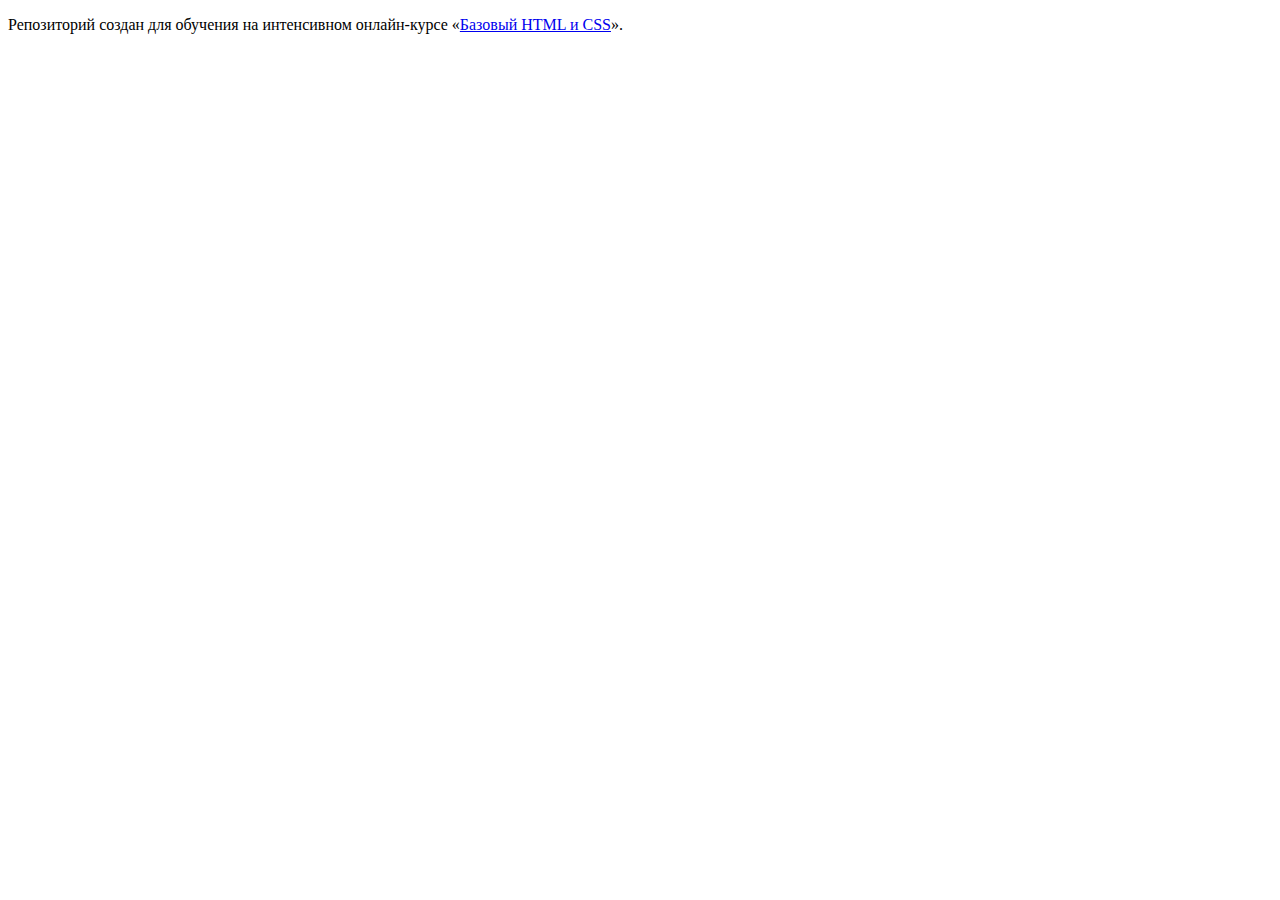
==== index.html @ 5b7dd3c2 "start" ====
<!DOCTYPE html>
<html lang="ru">
  <head>
    <meta charset="utf-8">
    <title>HTML Academy: Нёрдс</title>
  </head>
  <body>

    <p>Репозиторий создан для обучения на интенсивном онлайн‑курсе «<a href="https://htmlacademy.ru/intensive/htmlcss">Базовый HTML и CSS</a>».</p>

  </body>
</html>
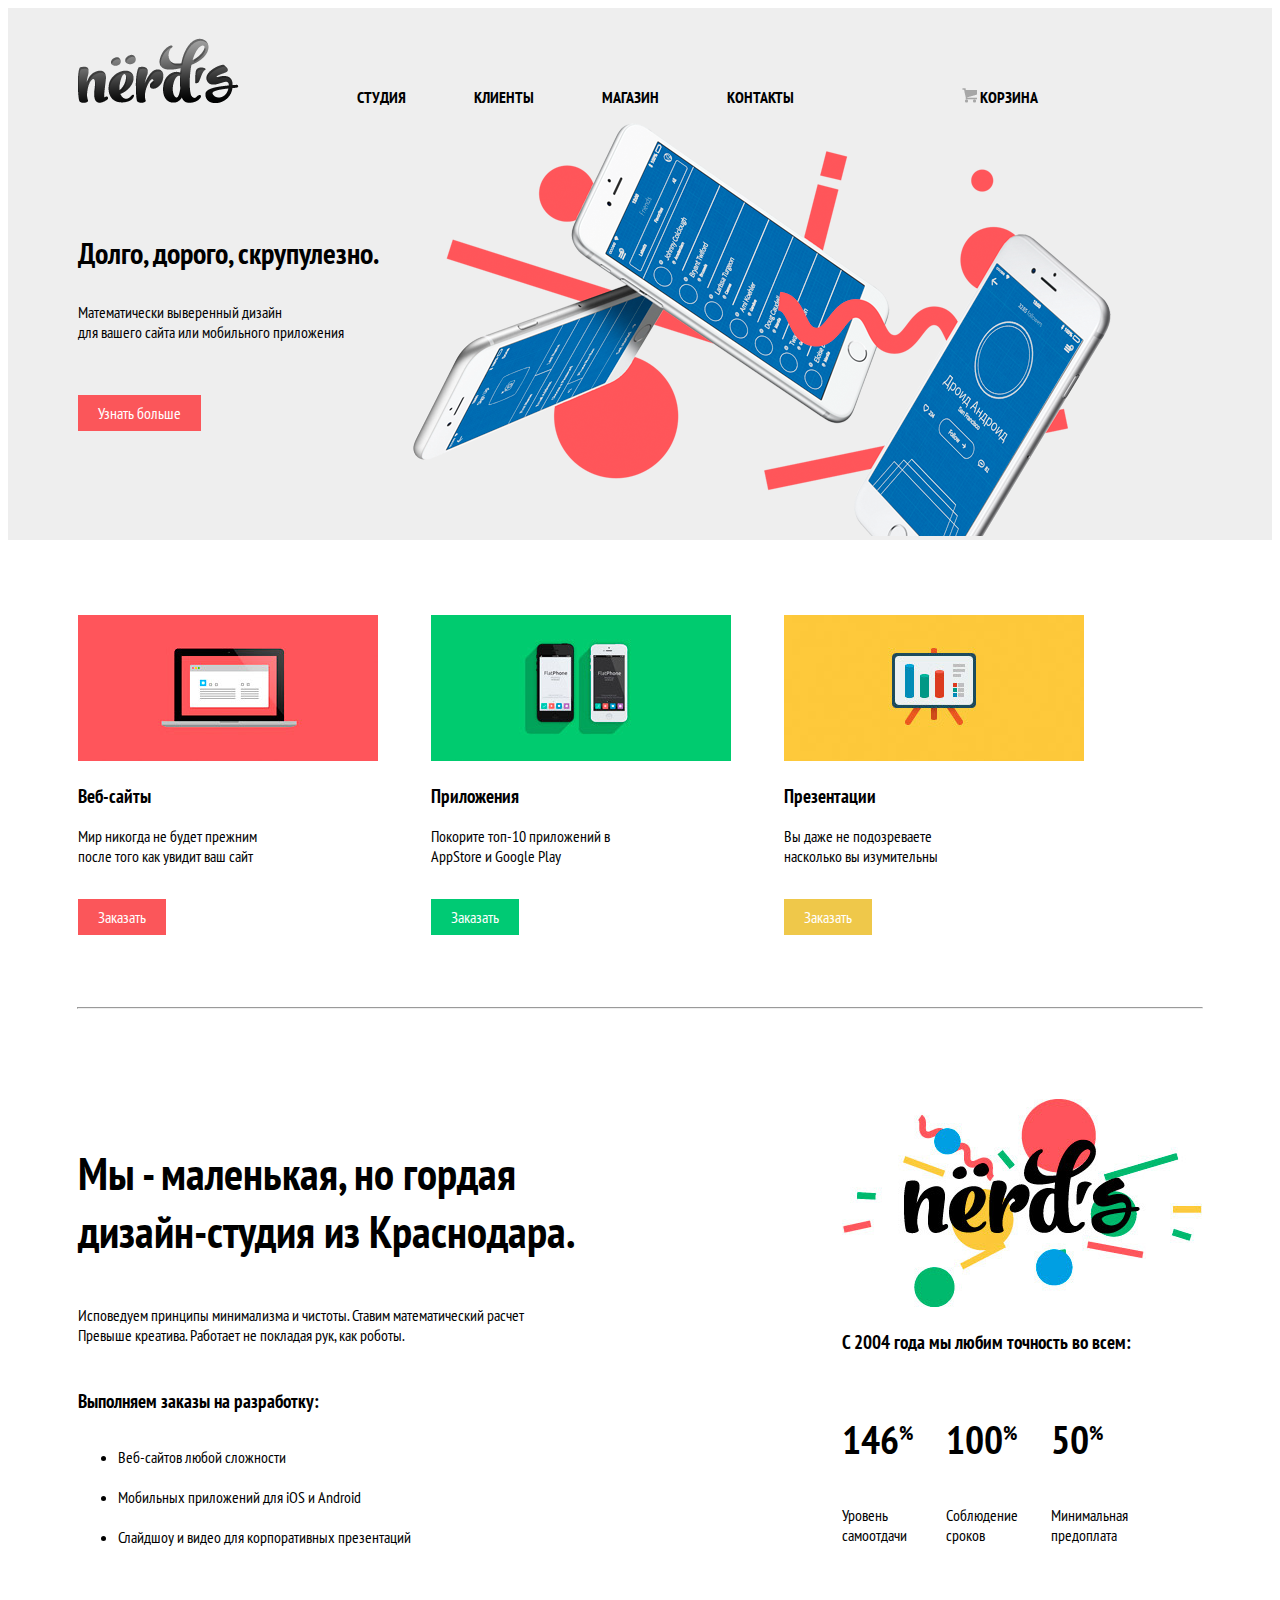
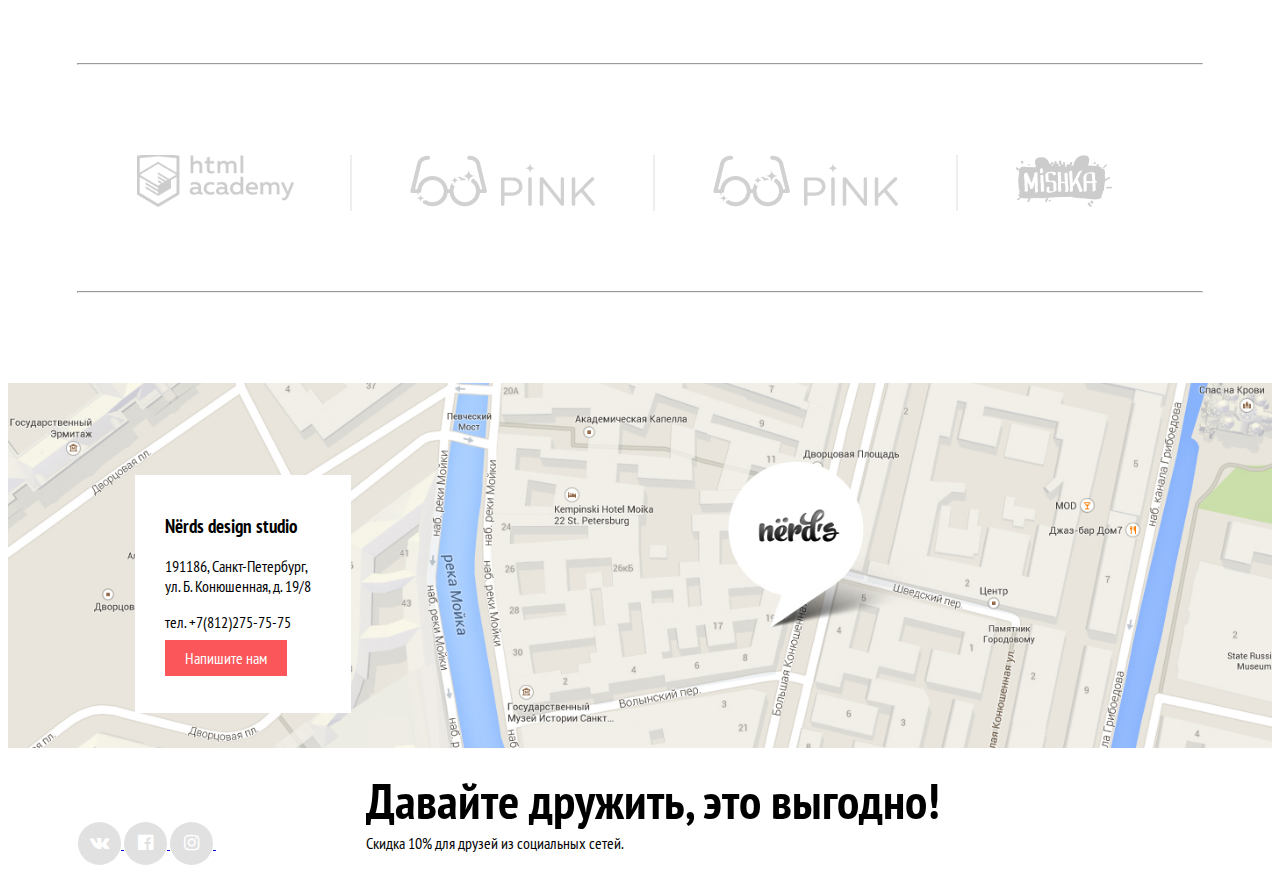
==== commit 01b58142: "second commit" ====
--- a/index.html
+++ b/index.html
@@ -1,12 +1,160 @@
 <!DOCTYPE html>
-<html lang="ru">
-  <head>
-    <meta charset="utf-8">
-    <title>HTML Academy: Нёрдс</title>
-  </head>
-  <body>
+<html lang="en">
+<head>
+	<meta charset="UTF-8">
+	<title>Nerds</title>
+	<link href="https://fonts.googleapis.com/css?family=PT+Sans+Narrow:400,700&amp;subset=cyrillic,cyrillic-ext,latin-ext" rel="stylesheet">
+	<link rel="stylesheet" href="css/font-awesome.min.css">
+	<link rel="stylesheet" href="css/font-awesome.css">
+	<link rel="stylesheet" href="css/index.css">
+</head>
+<body>
+	<header class="header">
+		<div class="container">
+			<div class="header__up">
+				<div class="logo">
+					<img src="img/logo.png" alt="">
+				</div>
+				<div class="header__up menu">
+					<ul class="menu__list">
+						<li class="menu__li"><a class="menu__link" href="">Студия</a></li>
+						<li class="menu__li"><a class="menu__link" href="">Клиенты</a></li>					   
+						<li class="menu__li"><a class="menu__link" href="catalog.html">Магазин</a></li>
+						<li class="menu__li"><a class="menu__link" href="">Контакты</a></li>
+					</ul>		
+				</div>
+				<div class="basket">
+				<a href=""><img src="img/basket.png" alt=""><span>Корзина</span></a>
+				</div>	
+			</div>
+			<div class="discript">
+				<p class="discript-p-main">Долго, дорого, скрупулезно.</p>
+				<p class="discript-p-second">Математически выверенный дизайн<br>  для вашего сайта или мобильного приложения</p>
+				<a href="" class="first-button">Узнать больше</a>
+			</div>
+			<div class="slider">
+				<img src="img/slider1.png" alt="">
+			</div>
+		</div>
+	</header>
+	<section id="advantages">
+		<div class="container">
+			<div class="row">
+				<div class="advantages__list col-md-4">
+					<img src="img/adv_1.jpg" alt="">
+					<h3 class="advantages__list-header">Веб-сайты</h3>
+					<p class="advantages__list-text">Мир никогда не будет прежним <br>
+					после того как увидит ваш сайт</p>
+					<a href="" class="advantages__order first-button">Заказать</a>
+				</div>
+				<div class="advantages__list col-md-4">
+					<img src="img/adv_2.jpg" alt="">
+					<h3 class="advantages__list-header">Приложения</h3>
+					<p class="advantages__list-text">Покорите топ-10 приложений в<br>					
+					AppStore и Google Play</p>
+					<a href="" class="advantages__order second-button">Заказать<a>
+				</div>
+				<div class="advantages__list col-md-4">
+					<img src="img/adv_3.jpg" alt="">
+					<h3 class="advantages__list-header">Презентации</h3>
+					<p class="advantages__list-text">Вы даже не подозреваете<br>
+					насколько вы изумительны</p>
+					<a href="" class="advantages__order third-button">Заказать</a>	
+				</div>
+			</div>
+		</div>
+	</section>
+	<hr>
+	<section id="news">
+		<div class="container">
+			<div class="news__info">
+				<div class="news-first">
+					<p class="news__about">Мы - маленькая, но гордая<br> 
+					дизайн-студия из Краснодара.</p>
+					<p>Исповедуем принципы минимализма и чистоты. Ставим математический расчет<br>
+					Превыше креатива. Работает не покладая рук, как роботы.</p>
+					<h3 class="news-h3">Выполняем заказы на разработку:</h3>
+					<ul>
+						<li class="news-li">Веб-сайтов любой сложности</li>
+						<li class="news-li">Мобильных приложений для iOS и Android</li>
+						<li class="news-li">Слайдшоу и видео для корпоративных презентаций</li>
+					</ul>	
+				</div>
+				<div class="news-second">
+					<img src="img/logo-2.jpg" alt="">
+					<h3>С 2004 года мы любим точность во всем:</h3>
+					<div class="news-second-detail">
+						<p class="news-second-percent">146<span>%</span></p>
+						<p>Уровень <br> самоотдачи</p>
+					</div>
+					<div class="news-second-detail">
+						<p class="news-second-percent">100<span>%</span></p>
+						<p>Соблюдение <br> сроков</p>
+					</div>
+					<div class="news-second-detail">
+						<p class="news-second-percent">50<span>%</span></p>
+						<p>Минимальная <br> предоплата</p>
+					</div>
+				</div>
+				<div class="clearfix"></div>
+			</div>
+		</div>
+	</section>
+	<section>
+		<hr>
+		<div class="container">
+			<div class="partners__img">
+				<a href="">
+					<img src="img/partner_1.png" alt="">
+				</a>
+			</div>
+			<div class="partners__img">
+				<a href="">
+					<img src="img/partner_3.png" alt="">
+				</a>
+			</div>
+			<div class="partners__img">
+				<a href="">
+					<img src="img/partner_3.png" alt="">
+				</a>
+			</div>
+			<div class="partners__img last">
+				<a href="">
+					<img src="img/partner_4.png" alt="">
+				</a>
+			</div>
+		</div>
+		<hr>	
+	</section>
+	<section>
+		<div class="map">
+			<img src="img/map.jpg" alt="">
+			<div class="map__info-index">
+				<h3>Nёrds design studio</h3>
+				<p class="map__info-adress">191186, Санкт-Петербург,<br>  ул. Б. Конюшенная, д. 19/8</p>
+				<p class="map__info-telephone">тел. +7(812)275-75-75</p>
+				<a href="" class="first-button">Напишите нам</a>
+			</div>
+		</div>
+	</section>
+	<footer>
+	<div class="container">
+		<div class="row">
+		<div class="links">
+			<a href="https://vk.com">
+				<i class="fa fa-vk" aria-hidden="true"></i>
+			</a>
+			<a href="https://facebook.com">
+				<i class="fa fa-facebook-official" aria-hidden="true"></i>
+			</a>
+			<a href="https://instagram.com">
+				<i class="fa fa-instagram" aria-hidden="true"></i>
+			</a>
+				<p class="networks"><b>Давайте дружить, это выгодно!</b><br>Скидка 10% для друзей из социальных сетей.</p>
+		</div>
+		</div>
+	</div>
+	</footer>
+</body>
+</html>
 
-    <p>Репозиторий создан для обучения на интенсивном онлайн‑курсе «<a href="https://htmlacademy.ru/intensive/htmlcss">Базовый HTML и CSS</a>».</p>
-
-  </body>
-</html>
--- a/css/index.css
+++ b/css/index.css
@@ -0,0 +1,256 @@
+body {
+	font-family: 'PT Sans Narrow', sans-serif;
+	background-image: url(../img/index.jpg);
+	background-repeat: no-repeat;
+	background-color: white; 
+}
+.container {
+	margin-left: 70px;
+    margin-right: 70px;
+}
+.logo {
+	display: inline-block;
+	margin-right: 75px;
+    margin-top: 30px;
+}
+.menu {
+	display: inline-block;
+	margin-right: 100px;
+}
+.basket {
+	display: inline-block;
+}
+.basket span {
+	margin-right: 20px;
+}
+.header {
+	background-color: #eeeeee;
+}
+.menu__li {
+    display: inline-block;
+    margin-right: 15px;
+}
+.menu__link {
+	color: black;
+    text-transform: uppercase;
+    text-decoration: none;
+    font-weight: bold;
+    margin-right: 50px;
+}
+.header__bottom-h1 {
+    text-align: center;
+    padding-top: 40px;
+    padding-bottom: 75px;
+    letter-spacing: 1px;
+    font-size: 55px;
+}
+.basket a {
+	text-decoration: none;
+	color: black;
+	text-transform: uppercase;
+	font-weight: bold;
+}
+.content__form {
+	display: inline-block;
+	vertical-align: top;
+}
+.content__example {
+	display: inline-block;
+	width: 850px;
+	margin-left: 125px;
+	margin-bottom: 50px;
+}
+.content__example img {
+    width: 325px;
+    height: 450px;
+    margin-right: 20px;
+    margin-bottom: 20px;
+}
+.content__li {
+    display: inline-block;
+}
+.content__li a {
+	text-decoration: none;
+	color: black;
+	text-transform: uppercase;
+	margin-right: 20px;
+}
+button {
+    background-color: #eeeeee;
+    border: none;
+    width: 133px;
+    height: 35px;
+}
+.content__example .numbers {
+	width: 35px;
+	height: 35px;
+    background-color: #eeeeee;
+    border: none;
+    color: black;
+    font-weight: bold;
+    padding: 3px 5px 3px 5px;
+    text-decoration: none;
+}
+.numbers:hover {
+    background-color: white;
+}
+.content__example .next {
+    width: 35px;
+    height: 35px;
+    background-color: #eeeeee;
+    border: none;
+    color: black;
+    font-weight: bold;
+    padding: 3px 5px 3px 5px;
+    text-decoration: none;    
+}
+
+.content__form input {
+	margin-bottom: 15px;
+}
+.map img {
+	width: 100%;
+}
+.fa {
+    width: 43px;
+    height: 43px;
+    background-color: #e1e1e1;
+    color: white;
+    font-size: 18px;
+    line-height: 43px;
+    text-align: center;
+    border-radius: 43px;
+    display: inline-block;
+}
+.networks {
+	display: inline-block;
+	margin-left: 150px;
+}
+.networks b {
+	font-size: 50px;
+}
+.map__info {
+    background-color: white;
+    position: absolute;
+    top: 2020px;
+    left: 135px;
+    padding: 20px 40px 45px 30px;
+    margin-top: 35px;
+}
+.first-button {
+    background-color: #fb565a;
+    color: white;
+    padding: 8px 20px;
+    text-decoration: none;
+    margin-right: 10px;
+}
+
+/*index.html*/
+.discript {
+    display: inline-block;
+    vertical-align: top;
+}
+.slider {
+    display: inline-block;
+    width: 700px;
+}
+.discript-p-main {
+    font-weight: bold;
+    font-size: 30px;
+    padding-top: 80px;
+}
+.discript-p-second {
+    padding-bottom: 45px;
+
+}
+.advantages__list {
+    display: inline-block;
+}
+.second-button {
+    background-color: #00ca74;
+    color: white;
+    padding: 8px 20px;
+    text-decoration: none;
+    margin-right: 10px;
+}
+.third-button {
+    background-color:#efc84a;
+    color: white;
+    padding: 8px 20px;
+    text-decoration: none;
+    margin-right: 10px;
+}
+
+.advantages__list {
+    padding-top: 75px;
+    padding-right: 50px;
+}
+.advantages__list-text {
+    padding-bottom: 25px;
+}
+hr {
+    width: 89%;
+    background-color: #eeeeee;
+    margin-top: 80px;
+    margin-bottom: 90px;
+}
+.news__about {
+    font-weight: bold;
+    font-size: 45px;
+}
+.news-h3 {
+    padding-top: 25px;
+    padding-bottom: 15px;
+}
+.news-li {
+    padding-bottom: 20px;
+    text-decoration: none;
+}
+li:before {
+    border: 2px solid #fb565a;
+
+}
+.news-first {
+    float: left;
+}
+.news-second {
+    float: right;
+}
+.news-second-detail {
+    display: inline-block;
+    margin-right: 30px;
+}
+.news-second-percent {
+    font-weight: bold;
+    font-size: 40px;
+}
+.news-second-percent span {
+    vertical-align: super;
+    font-size: 20px;
+}
+.clearfix {
+    clear: both;
+}
+.map__info-index {
+    background-color: white;
+    position: absolute;
+    top: 2040px;
+    left: 135px;
+    padding: 20px 40px 45px 30px;
+    margin-top: 35px;
+}
+.partners__img {
+    display: inline-block;
+    border: 2px solid #eeeeee;
+    border-left: none;
+    border-top: none;
+    border-bottom: none;
+    padding-right: 55px;
+    padding-left: 55px;
+}
+.partners__img img {
+    height: 52px;
+}
+.last {
+    border: none;
+}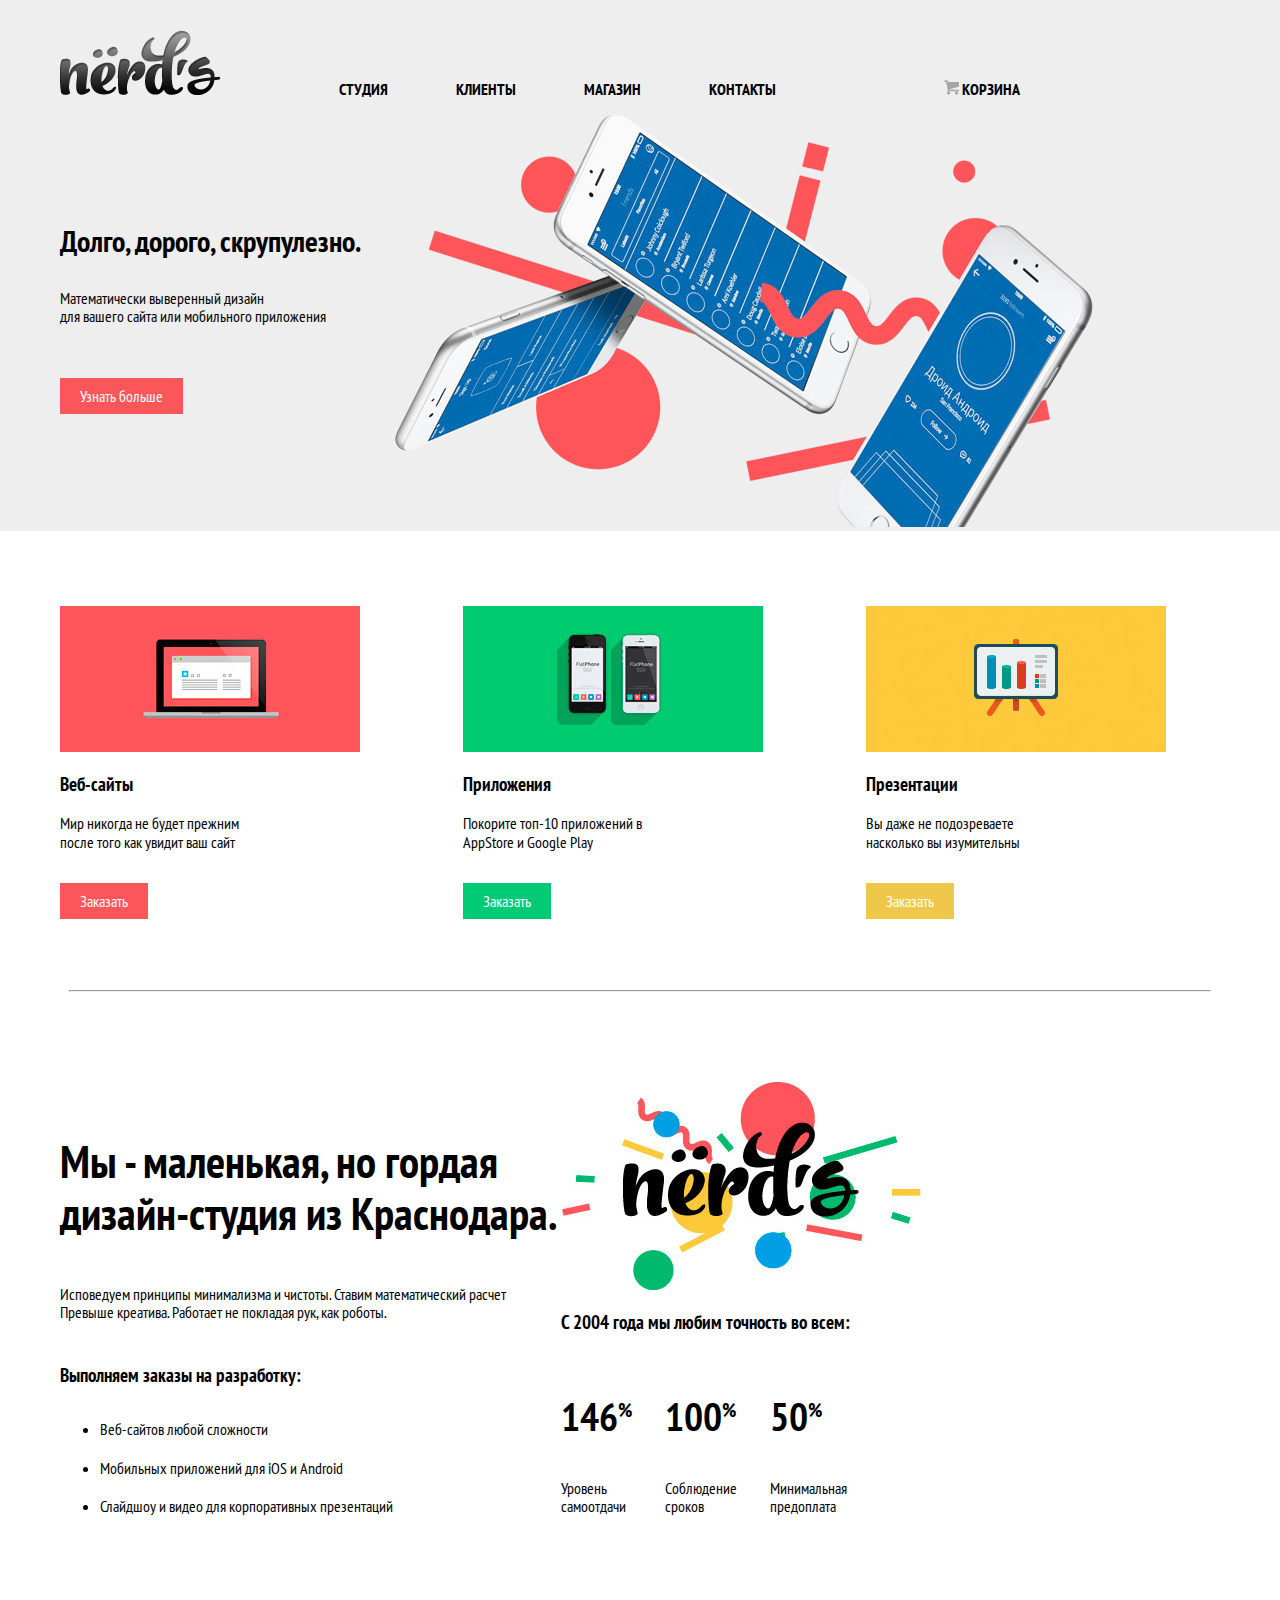
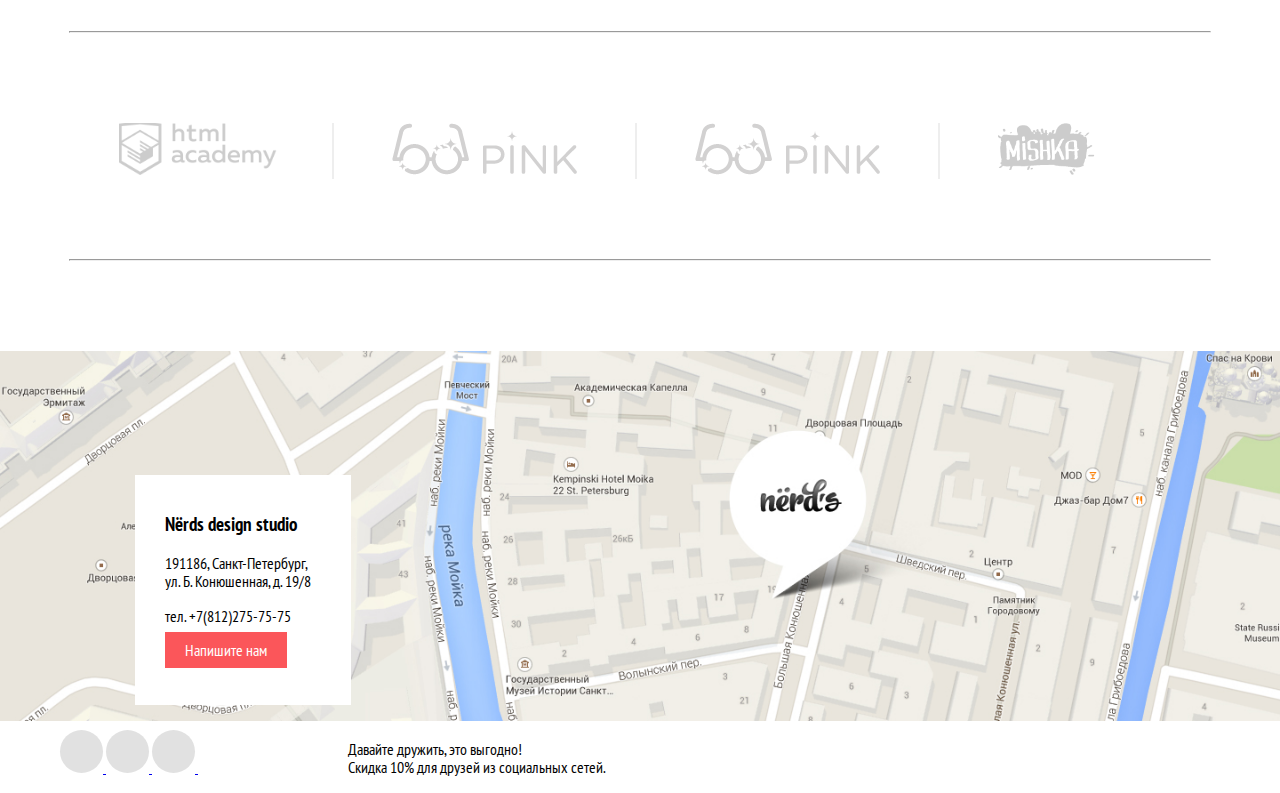
==== commit 97c101b1: "fourth commit" ====
--- a/index.html
+++ b/index.html
@@ -4,8 +4,7 @@
 	<meta charset="UTF-8">
 	<title>Nerds</title>
 	<link href="https://fonts.googleapis.com/css?family=PT+Sans+Narrow:400,700&amp;subset=cyrillic,cyrillic-ext,latin-ext" rel="stylesheet">
-	<link rel="stylesheet" href="css/font-awesome.min.css">
-	<link rel="stylesheet" href="css/font-awesome.css">
+	<link rel="stylesheet" href="css/normalize.css">
 	<link rel="stylesheet" href="css/index.css">
 </head>
 <body>
@@ -17,10 +16,10 @@
 				</div>
 				<div class="header__up menu">
 					<ul class="menu__list">
-						<li class="menu__li"><a class="menu__link" href="">Студия</a></li>
-						<li class="menu__li"><a class="menu__link" href="">Клиенты</a></li>					   
-						<li class="menu__li"><a class="menu__link" href="catalog.html">Магазин</a></li>
-						<li class="menu__li"><a class="menu__link" href="">Контакты</a></li>
+						<li class="menu__item"><a class="menu__link" href="">Студия</a></li>
+						<li class="menu__item"><a class="menu__link" href="">Клиенты</a></li>					   
+						<li class="menu__item"><a class="menu__link" href="catalog.html">Магазин</a></li>
+						<li class="menu__item"><a class="menu__link" href="">Контакты</a></li>
 					</ul>		
 				</div>
 				<div class="basket">
@@ -28,8 +27,8 @@
 				</div>	
 			</div>
 			<div class="discript">
-				<p class="discript-p-main">Долго, дорого, скрупулезно.</p>
-				<p class="discript-p-second">Математически выверенный дизайн<br>  для вашего сайта или мобильного приложения</p>
+				<p class="discript__main">Долго, дорого, скрупулезно.</p>
+				<p class="discript__add">Математически выверенный дизайн<br>  для вашего сайта или мобильного приложения</p>
 				<a href="" class="first-button">Узнать больше</a>
 			</div>
 			<div class="slider">
@@ -37,24 +36,24 @@
 			</div>
 		</div>
 	</header>
-	<section id="advantages">
+	<section id="advantages" class="advantages">
 		<div class="container">
-			<div class="row">
-				<div class="advantages__list col-md-4">
+			<div class="row advantages__list">
+				<div class="advantages__list-first">
 					<img src="img/adv_1.jpg" alt="">
 					<h3 class="advantages__list-header">Веб-сайты</h3>
 					<p class="advantages__list-text">Мир никогда не будет прежним <br>
 					после того как увидит ваш сайт</p>
 					<a href="" class="advantages__order first-button">Заказать</a>
 				</div>
-				<div class="advantages__list col-md-4">
+				<div class="advantages__list-second">
 					<img src="img/adv_2.jpg" alt="">
 					<h3 class="advantages__list-header">Приложения</h3>
 					<p class="advantages__list-text">Покорите топ-10 приложений в<br>					
 					AppStore и Google Play</p>
 					<a href="" class="advantages__order second-button">Заказать<a>
 				</div>
-				<div class="advantages__list col-md-4">
+				<div class="advantages__list-third">
 					<img src="img/adv_3.jpg" alt="">
 					<h3 class="advantages__list-header">Презентации</h3>
 					<p class="advantages__list-text">Вы даже не подозреваете<br>
@@ -64,35 +63,35 @@
 			</div>
 		</div>
 	</section>
-	<hr>
-	<section id="news">
+	<hr class="line">
+	<section id="studio" class="studio">
 		<div class="container">
-			<div class="news__info">
-				<div class="news-first">
-					<p class="news__about">Мы - маленькая, но гордая<br> 
+			<div class="studio__info">
+				<div class="studio__left">
+					<p class="studio__about">Мы - маленькая, но гордая<br> 
 					дизайн-студия из Краснодара.</p>
 					<p>Исповедуем принципы минимализма и чистоты. Ставим математический расчет<br>
 					Превыше креатива. Работает не покладая рук, как роботы.</p>
-					<h3 class="news-h3">Выполняем заказы на разработку:</h3>
+					<h3 class="studio-h3">Выполняем заказы на разработку:</h3>
 					<ul>
-						<li class="news-li">Веб-сайтов любой сложности</li>
-						<li class="news-li">Мобильных приложений для iOS и Android</li>
-						<li class="news-li">Слайдшоу и видео для корпоративных презентаций</li>
+						<li class="studio-li">Веб-сайтов любой сложности</li>
+						<li class="studio-li">Мобильных приложений для iOS и Android</li>
+						<li class="studio-li">Слайдшоу и видео для корпоративных презентаций</li>
 					</ul>	
 				</div>
-				<div class="news-second">
+				<div class="studio__right">
 					<img src="img/logo-2.jpg" alt="">
 					<h3>С 2004 года мы любим точность во всем:</h3>
-					<div class="news-second-detail">
-						<p class="news-second-percent">146<span>%</span></p>
+					<div class="studio-second-detail">
+						<p class="studio-second-percent">146<span>%</span></p>
 						<p>Уровень <br> самоотдачи</p>
 					</div>
-					<div class="news-second-detail">
-						<p class="news-second-percent">100<span>%</span></p>
+					<div class="studio-second-detail">
+						<p class="studio-second-percent">100<span>%</span></p>
 						<p>Соблюдение <br> сроков</p>
 					</div>
-					<div class="news-second-detail">
-						<p class="news-second-percent">50<span>%</span></p>
+					<div class="studio-second-detail">
+						<p class="studio-second-percent">50<span>%</span></p>
 						<p>Минимальная <br> предоплата</p>
 					</div>
 				</div>
@@ -101,7 +100,7 @@
 		</div>
 	</section>
 	<section>
-		<hr>
+		<hr class="line">
 		<div class="container">
 			<div class="partners__img">
 				<a href="">
@@ -124,7 +123,7 @@
 				</a>
 			</div>
 		</div>
-		<hr>	
+		<hr class="line">	
 	</section>
 	<section>
 		<div class="map">
@@ -150,7 +149,7 @@
 			<a href="https://instagram.com">
 				<i class="fa fa-instagram" aria-hidden="true"></i>
 			</a>
-				<p class="networks"><b>Давайте дружить, это выгодно!</b><br>Скидка 10% для друзей из социальных сетей.</p>
+				<p class="networks"><span class="networks__friends">Давайте дружить, это выгодно!</span><br>Скидка 10% для друзей из социальных сетей.</p>
 		</div>
 		</div>
 	</div>
--- a/css/index.css
+++ b/css/index.css
@@ -1,12 +1,14 @@
 body {
 	font-family: 'PT Sans Narrow', sans-serif;
-	background-image: url(../img/index.jpg);
 	background-repeat: no-repeat;
 	background-color: white; 
 }
 .container {
-	margin-left: 70px;
-    margin-right: 70px;
+    margin-left: auto;
+    margin-right: auto;
+    width: 1160px;
+    padding-left: 20px;
+    padding-right: 20px;
 }
 .logo {
 	display: inline-block;
@@ -26,7 +28,10 @@
 .header {
 	background-color: #eeeeee;
 }
-.menu__li {
+.header__up {
+    display: inline-block;
+}
+.menu__item {
     display: inline-block;
     margin-right: 15px;
 }
@@ -74,6 +79,39 @@
 	color: black;
 	text-transform: uppercase;
 	margin-right: 20px;
+}
+.content__item {
+    display: inline-block;
+}
+.content__link {
+    text-transform: uppercase;
+    text-decoration: none;
+    font-weight: bold;
+    margin-right: 50px;
+    color: black;
+}
+.content__info {
+    background-color: #eeeeee;
+    text-align: center;
+    height: 230px;
+    width: 325px;
+    display: none;
+}
+.content__name {
+    text-transform: uppercase;
+    text-decoration: none;
+    color: black;
+    padding-top: 35px;
+    padding-bottom: 25px;
+}
+.content__description {
+    color: #666666;
+    padding-bottom: 15px;
+}
+.content__price {
+    background-color: #fb565a;
+    text-transform: uppercase;
+    color: white;
 }
 button {
     background-color: #eeeeee;
@@ -154,17 +192,21 @@
     display: inline-block;
     width: 700px;
 }
-.discript-p-main {
+.discript__main {
     font-weight: bold;
     font-size: 30px;
     padding-top: 80px;
 }
-.discript-p-second {
+.discript__add {
     padding-bottom: 45px;
 
 }
-.advantages__list {
-    display: inline-block;
+.advantages__list-first, .advantages__list-second, .advantages__list-third {
+    display: inline-block;
+    margin-right: 100px;
+}
+.advantages__list-third {
+    margin-right: 0px;
 }
 .second-button {
     background-color: #00ca74;
@@ -188,21 +230,21 @@
 .advantages__list-text {
     padding-bottom: 25px;
 }
-hr {
+.line {
     width: 89%;
     background-color: #eeeeee;
     margin-top: 80px;
     margin-bottom: 90px;
 }
-.news__about {
+.studio__about {
     font-weight: bold;
     font-size: 45px;
 }
-.news-h3 {
+.studio-h3 {
     padding-top: 25px;
     padding-bottom: 15px;
 }
-.news-li {
+.studio-li {
     padding-bottom: 20px;
     text-decoration: none;
 }
@@ -210,21 +252,19 @@
     border: 2px solid #fb565a;
 
 }
-.news-first {
-    float: left;
-}
-.news-second {
-    float: right;
-}
-.news-second-detail {
+.studio__left, .studio__right {
+    display: inline-block;
+}
+
+.studio-second-detail {
     display: inline-block;
     margin-right: 30px;
 }
-.news-second-percent {
+.studio-second-percent {
     font-weight: bold;
     font-size: 40px;
 }
-.news-second-percent span {
+.studio-second-percent span {
     vertical-align: super;
     font-size: 20px;
 }
@@ -253,4 +293,7 @@
 }
 .last {
     border: none;
+}
+.networks__friens {
+    font-weight: bold;
 }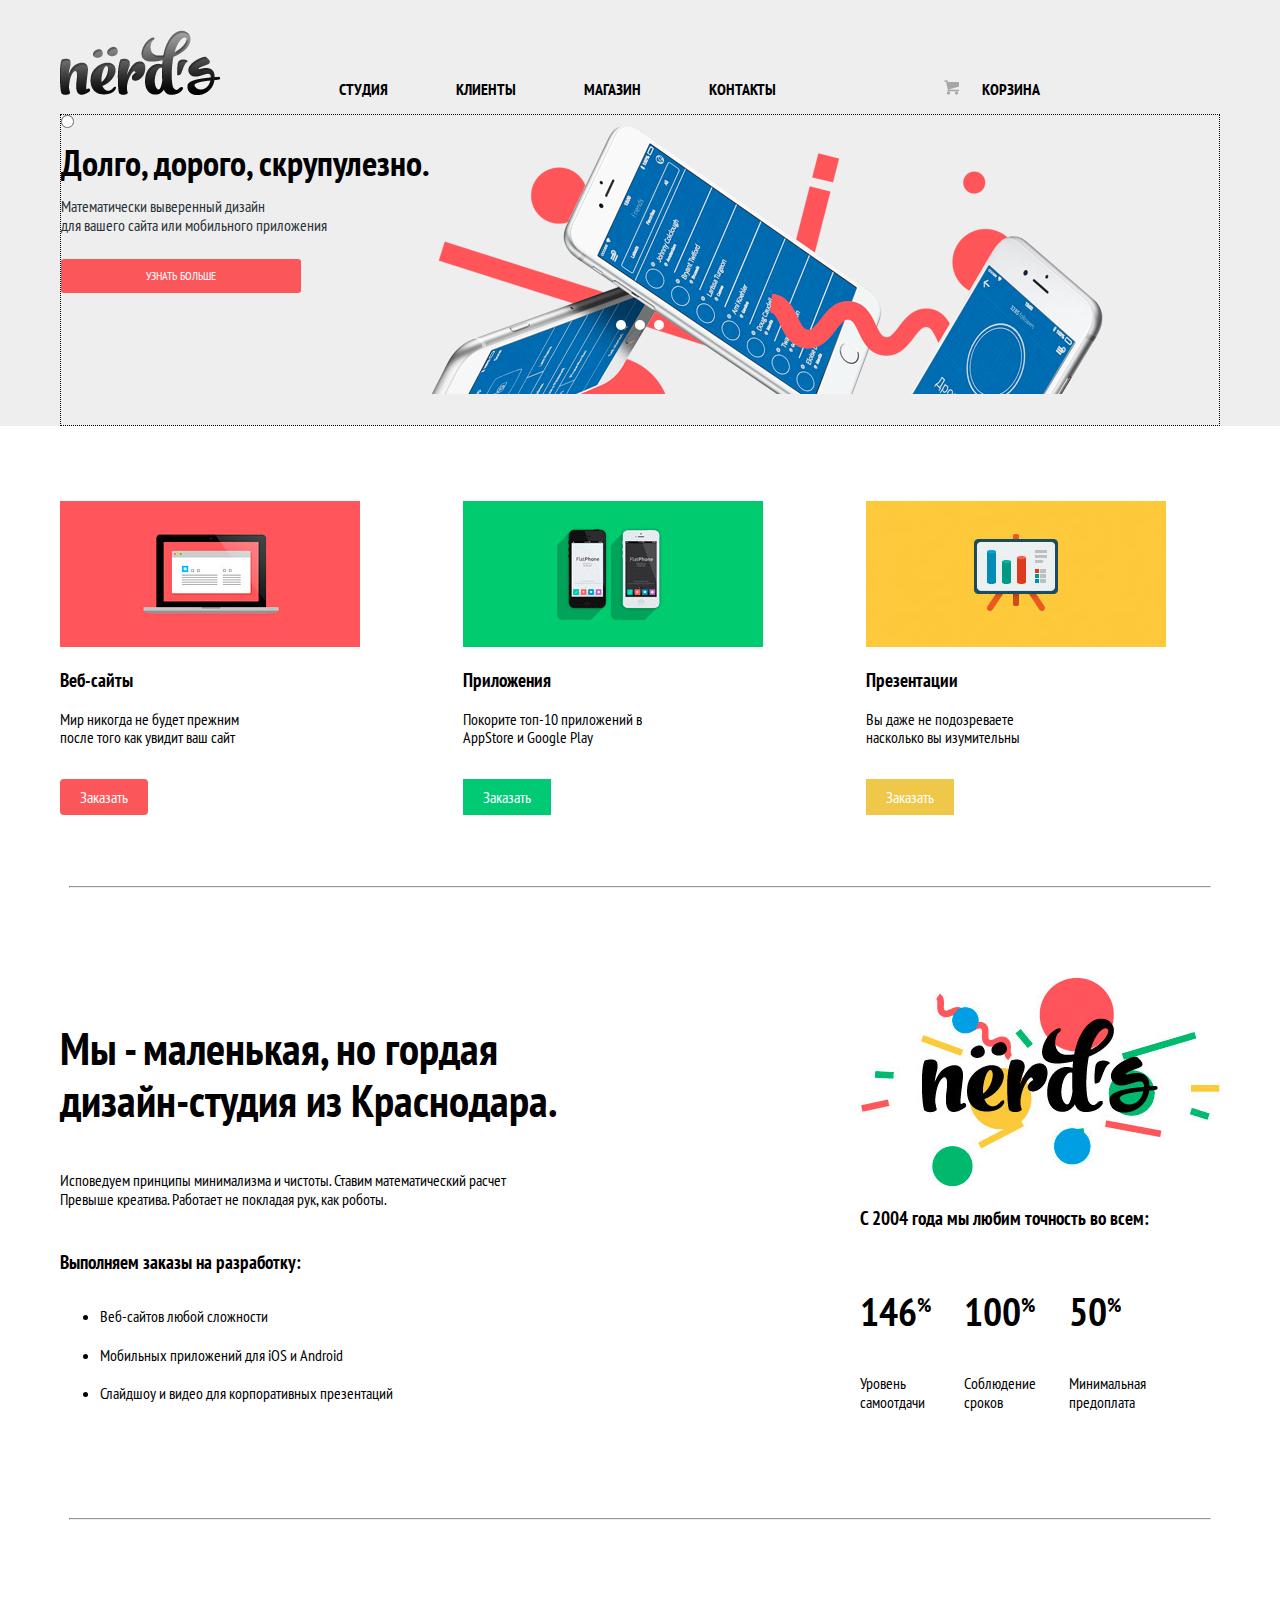
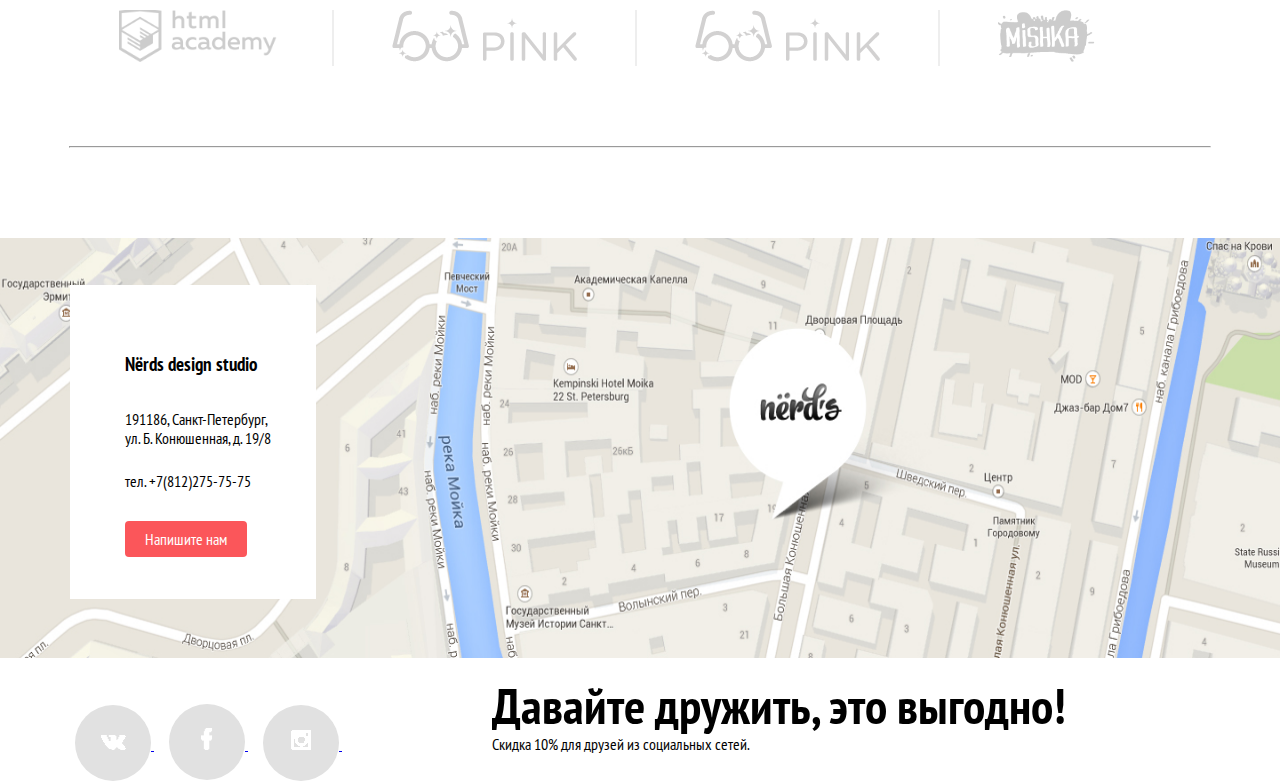
==== commit 981454c6: "fifth commit" ====
--- a/index.html
+++ b/index.html
@@ -12,10 +12,12 @@
 		<div class="container">
 			<div class="header__up">
 				<div class="logo">
+				<a href="index.html">
 					<img src="img/logo.png" alt="">
+				</a>
 				</div>
-				<div class="header__up menu">
-					<ul class="menu__list">
+				<div class="header__up ">
+					<ul class="menu">
 						<li class="menu__item"><a class="menu__link" href="">Студия</a></li>
 						<li class="menu__item"><a class="menu__link" href="">Клиенты</a></li>					   
 						<li class="menu__item"><a class="menu__link" href="catalog.html">Магазин</a></li>
@@ -23,16 +25,41 @@
 					</ul>		
 				</div>
 				<div class="basket">
-				<a href=""><img src="img/basket.png" alt=""><span>Корзина</span></a>
+				<a href=""><img src="img/basket.png" alt="" class="basket__img"><span>Корзина</span></a>
 				</div>	
 			</div>
-			<div class="discript">
-				<p class="discript__main">Долго, дорого, скрупулезно.</p>
-				<p class="discript__add">Математически выверенный дизайн<br>  для вашего сайта или мобильного приложения</p>
-				<a href="" class="first-button">Узнать больше</a>
-			</div>
 			<div class="slider">
-				<img src="img/slider1.png" alt="">
+			<input type="radio" id="btn-1" name="toggle">
+			<input type="radio" id="btn-2" name="toggle">
+			<input type="radio" id="btn-3" name="toggle">
+				<div class="slider-controls">
+				<label for="btn-1"></label>
+				<label for="btn-2"></label>
+				<label for="btn-3"></label>
+				</div>
+				<div class="slides">
+				<div class="slide">
+					<div class="slide-text">
+						<div class="slide-tittle">Долго, дорого, скрупулезно.</div>
+						<p>Математически выверенный дизайн<br>  для вашего сайта или мобильного приложения</p>
+					<a href="" class="slide-button">Узнать больше</a>
+					</div>
+				</div>
+				<div class="slide">
+						<div class="slide-text">
+							<div class="slide-tittle">Любим математику<br>как никто другой</div>
+							<p>Никакого креатива, только математические формулы<br> для расчета идеальных пропорций.</p>
+						<a href="" class="slide-button">Узнать больше</a>
+						</div>
+				</div>
+				<div class="slide">
+						<div class="slide-text">
+							<div class="slide-tittle">Только ночь,<br> только хардкор</div>
+							<p>Работаем днем, как все? Мы против этого.<br>Ближе к полуночи работа только начинается.</p>
+						<a href="" class="slide-button">Узнать больше</a>
+						</div>
+				</div>
+				</div>
 			</div>
 		</div>
 	</header>
@@ -103,7 +130,7 @@
 		<hr class="line">
 		<div class="container">
 			<div class="partners__img">
-				<a href="">
+				<a href="https://htmlacademy.ru/intensive/htmlcss">
 					<img src="img/partner_1.png" alt="">
 				</a>
 			</div>
@@ -127,29 +154,29 @@
 	</section>
 	<section>
 		<div class="map">
-			<img src="img/map.jpg" alt="">
+			<img src="img/map.jpg" alt="" class="map__img">
 			<div class="map__info-index">
-				<h3>Nёrds design studio</h3>
+				<h3 class="map__head">Nёrds design studio</h3>
 				<p class="map__info-adress">191186, Санкт-Петербург,<br>  ул. Б. Конюшенная, д. 19/8</p>
 				<p class="map__info-telephone">тел. +7(812)275-75-75</p>
 				<a href="" class="first-button">Напишите нам</a>
 			</div>
 		</div>
 	</section>
-	<footer>
+	<footer id="footer" class="footer">
 	<div class="container">
 		<div class="row">
-		<div class="links">
+		<div class="footer__links">
 			<a href="https://vk.com">
-				<i class="fa fa-vk" aria-hidden="true"></i>
+				<i class="fa fa-vk" aria-hidden="true"><img src="img/vk.png" alt="" class="vk"></i>
 			</a>
 			<a href="https://facebook.com">
-				<i class="fa fa-facebook-official" aria-hidden="true"></i>
+				<i class="fa fa-facebook-official" aria-hidden="true"><img src="img/facebook.png" alt="" class="facebook"></i>
 			</a>
 			<a href="https://instagram.com">
-				<i class="fa fa-instagram" aria-hidden="true"></i>
+				<i class="fa fa-instagram" aria-hidden="true"><img src="img/instagram.png" alt="" class="instagram"></i>
 			</a>
-				<p class="networks"><span class="networks__friends">Давайте дружить, это выгодно!</span><br>Скидка 10% для друзей из социальных сетей.</p>
+				<p class="networks"><b>Давайте дружить, это выгодно!</b><br>Скидка 10% для друзей из социальных сетей.</p>
 		</div>
 		</div>
 	</div>
--- a/css/index.css
+++ b/css/index.css
@@ -22,6 +22,9 @@
 .basket {
 	display: inline-block;
 }
+.basket__img {
+    margin-right: 20px;
+}
 .basket span {
 	margin-right: 20px;
 }
@@ -34,6 +37,9 @@
 .menu__item {
     display: inline-block;
     margin-right: 15px;
+}
+.menu__link:hover {
+    border-bottom: 2px #fb565a solid;
 }
 .menu__link {
 	color: black;
@@ -55,13 +61,16 @@
 	text-transform: uppercase;
 	font-weight: bold;
 }
+.content__label {
+    margin-left: 13px;
+}
 .content__form {
 	display: inline-block;
 	vertical-align: top;
 }
 .content__example {
 	display: inline-block;
-	width: 850px;
+	width: 790px;
 	margin-left: 125px;
 	margin-bottom: 50px;
 }
@@ -69,7 +78,12 @@
     width: 325px;
     height: 450px;
     margin-right: 20px;
-    margin-bottom: 20px;
+}
+.content__links img {
+    margin-bottom: 35px;
+}
+.content__first {
+    margin-right: 100px;
 }
 .content__li {
     display: inline-block;
@@ -86,51 +100,77 @@
 .content__link {
     text-transform: uppercase;
     text-decoration: none;
-    font-weight: bold;
     margin-right: 50px;
-    color: black;
+    color: #b2b2b2;
+}
+.content__link-active {
+    color: black;
+}
+.content__name {
+    text-transform: uppercase;
+    text-decoration: none;
+    color: black;
+    padding-top: 35px;
+    padding-bottom: 25px;
+}
+.content__description {
+    color: #666666;
+    padding-bottom: 15px;
+}
+.content__price {
+    background-color: #fb565a;
+    text-transform: uppercase;
+    color: white;
+    padding: 10px 25px 10px 25px;
+    text-decoration: none;
+}
+button {
+    background-color: #eeeeee;
+    border: none;
+    width: 133px;
+    height: 35px;
+}
+
+.content__example .numbers {
+	width: 35px;
+	height: 35px;
+    background-color: #eeeeee;
+    border: none;
+    color: black;
+    padding: 3px 5px 3px 5px;
+    text-decoration: none;
+}
+.active {
+    width: 32px;
+    height: 32px;
+    background-color: white;
+    border: 2px #eeeeee solid;
+    color: black;
+    padding: 1px 3px;
+    text-decoration: none;    
+}
+.content__links {
+    position: relative;
+    width: 325px;
+    height: 450px;
+    display: inline-block;
+    margin-right: 45px;
 }
 .content__info {
+    position: absolute;
+    bottom: 0px;
     background-color: #eeeeee;
     text-align: center;
     height: 230px;
     width: 325px;
     display: none;
 }
-.content__name {
-    text-transform: uppercase;
-    text-decoration: none;
-    color: black;
-    padding-top: 35px;
-    padding-bottom: 25px;
-}
-.content__description {
-    color: #666666;
-    padding-bottom: 15px;
-}
-.content__price {
-    background-color: #fb565a;
-    text-transform: uppercase;
-    color: white;
-}
-button {
-    background-color: #eeeeee;
-    border: none;
-    width: 133px;
-    height: 35px;
-}
-.content__example .numbers {
-	width: 35px;
-	height: 35px;
-    background-color: #eeeeee;
-    border: none;
-    color: black;
-    font-weight: bold;
-    padding: 3px 5px 3px 5px;
-    text-decoration: none;
-}
-.numbers:hover {
-    background-color: white;
+.content__hat {
+    width: 325px;
+    height: 40px;
+}
+.content__links:hover .content__info {
+    display: inline-block;
 }
 .content__example .next {
     width: 35px;
@@ -138,20 +178,141 @@
     background-color: #eeeeee;
     border: none;
     color: black;
-    font-weight: bold;
     padding: 3px 5px 3px 5px;
     text-decoration: none;    
 }
-
+.content__head {
+    display: inline-block;
+    font-weight: bold;
+    text-transform: uppercase;
+    vertical-align: middle;
+}
+
+.content__form-h2 {
+    margin-top: 75px;
+    text-transform: uppercase;
+    font-weight: bold;
+}
+.content__block {
+    float: right;
+    width: 100%;
+    margin-top: 60px;
+}
+.contetn__first {
+    display: inline-block;
+}
+.content__updown, .content__list {
+    display: inline-block;
+}
+.content__updown img {
+    width: 10px;
+    height: 10px;
+    vertical-align: middle;
+}
 .content__form input {
 	margin-bottom: 15px;
 }
+.content__fieldset {
+    border: none;
+}
+.content__legend {
+    font-weight: bold;
+    margin-top: 30px;
+    margin-bottom: 15px;
+    font-size: 20px;
+}
+.content__left {
+    float: left;
+}
+.content__right {
+    float: right;
+}
+
+.range-filter {
+    width: 240px;
+    margin: 35px auto;
+    margin-bottom: 85px;
+}
+.range-controls {
+    position: relative;
+    height: 80px;
+    margin-bottom: 15px;
+    padding: 0 30px;
+    background: #f1f1f1;
+    border-radius: 5px;
+    overflow: hidden;
+}
+.range-controls .scale {
+    margin-top: 39px;
+    height: 2px;
+    background: #d7dcde;
+}
+.range-controls .bar {
+    height: 2px;
+    background: #00ca74;
+}
+.range-controls .toggle {
+    position: absolute;
+    top: 30px;
+    left: 30px;
+    width: 4px;
+    height: 4px;
+    border: 8px solid white;
+    background: #ababab;
+    cursor: pointer;
+    border-radius: 50%;
+    box-shadow: 0 2px 1px 0 #cfcfcf;
+}
+.range-controls .max-toggle {
+    left: 145px;
+}
+.price-controls input {
+    width: 60px;
+    padding: 8px 10px;
+    margin-left: 10px;
+    border: none;
+    background: #f1f1f1;
+    font-size: 16px;
+    font-family: 'Roboto', sans-serif;
+    font-weight: 300;
+    font-style: normal;
+    text-align: center;
+    color: #283136;
+    border-radius: 5px;
+}
+.price-controls .min-price {
+    margin-right: 14px;
+}
+.price-controls .min-price {
+    white-space: nowrap;
+}
+.content__show {
+    margin-top: 45px;
+    padding: 10px 55px;
+    background-color: #eeeeee;
+    font-weight: bold;
+    text-transform: uppercase;
+    text-decoration: none;
+    color: black;
+}
 .map img {
 	width: 100%;
 }
+.map__img {
+    height: 420px;
+}
+.map__head {
+    margin-bottom: 35px;
+}
+.map__info-adress {
+    margin-bottom: 25px;
+}
+.map__info-telephone {
+    margin-bottom: 40px;
+}
 .fa {
-    width: 43px;
-    height: 43px;
+    width: 76px;
+    height: 76px;
     background-color: #e1e1e1;
     color: white;
     font-size: 18px;
@@ -159,6 +320,25 @@
     text-align: center;
     border-radius: 43px;
     display: inline-block;
+    margin-left: 15px;
+}
+.fa:hover {
+   background-color: #e74246; 
+}
+.vk {
+    width: 25px;
+    height: 15px;
+    margin-top: 30px;
+}
+.facebook {
+    width: 12px;
+    height: 22px;
+    margin-top: 24px;
+}
+.instagram {
+    width: 20px;
+    height: 20px;
+    margin-top: 25px;
 }
 .networks {
 	display: inline-block;
@@ -170,36 +350,129 @@
 .map__info {
     background-color: white;
     position: absolute;
-    top: 2020px;
-    left: 135px;
-    padding: 20px 40px 45px 30px;
+    top: 2035px;
+    left: 70px;
+    padding: 50px 45px 50px 55px;
     margin-top: 35px;
 }
+
 .first-button {
     background-color: #fb565a;
     color: white;
     padding: 8px 20px;
     text-decoration: none;
     margin-right: 10px;
+    border-radius: 4px;
 }
 
 /*index.html*/
-.discript {
+.slider {
+    position: relative;
+    height: 310px;
+    margin: 0 auto;
+    border: 1px dotted black;
+}
+.slider input[type=radio] {
+    position: absolute;
+    opacity: 1;
+}
+.slides {
     display: inline-block;
     vertical-align: top;
-}
-.slider {
-    display: inline-block;
     width: 700px;
 }
-.discript__main {
-    font-weight: bold;
-    font-size: 30px;
-    padding-top: 80px;
-}
-.discript__add {
-    padding-bottom: 45px;
-
+
+.slider-controls {
+    position: absolute;
+    bottom: 95px;
+    left: 50%;
+    width: 200px;
+    height: 10px;
+    margin-left: -100px;
+    text-align: center;
+    z-index: 1000;
+}
+
+.slider-controls label {
+    display: inline-block;
+    width: 4px;
+    height: 4px;
+    margin: 0 3px;
+    background: white;
+    border: 3px solid white;
+    vertical-align: top;
+    border-radius: 50%;
+    cursor: pointer;
+}
+#btn-1:checked ~ .slider-controls label[for="btn-1"],
+#btn-2:checked ~ .slider-controls label[for="btn-2"],
+#btn-3:checked ~ .slider-controls label[for="btn-3"] {
+    background: #c1c1c1;
+}
+.slider__active {
+    background: #c1c1c1;
+}
+.slide {
+    position: absolute;
+    top: 0;
+    left: 0;
+    width: 90%;
+    height: 90%;
+    overflow: hidden;
+}
+#btn-1:checked ~ .slides .slide:nth-child(1) {
+    display: block;
+}
+#btn-2:checked ~ .slides .slide:nth-child(2) {
+    display: block;
+}
+#btn-3:checked ~ .slides .slide:nth-child(3) {
+    display: block;
+}
+.slide-text {
+    width: 380px;
+    padding: 30px 0;
+    color: #283136;
+}
+.slide-tittle {
+    font-size: 36px;
+    line-height: 1;
+    font-weight: bold;
+    color: black;
+}
+.slide-button {
+    display: block;
+    width: 240px;
+    padding: 10px 0;
+    margin-top: 25px;
+    font-size: 12px;
+    color: white;
+    text-transform: uppercase;
+    text-align: center;
+    text-decoration: none;
+    background: #fb565a;
+    border-radius: 3px;
+}
+.slide:nth-child(1) {
+    background-image: url('../img/slider1.png');
+    background-repeat: no-repeat;
+    background-position: 100% 10px;
+}
+.slide{
+    display: none;
+}
+.slide:nth-child(1) {
+    display: block;
+}
+.slide:nth-child(2) {
+    background-image: url('../img/slider2.png');
+    background-repeat: no-repeat;
+    background-position: 100% 10px;
+}
+.slide:nth-child(3) {
+    background-image: url('../img/slider3.png');
+    background-repeat: no-repeat;
+    background-position: 100% 10px;
 }
 .advantages__list-first, .advantages__list-second, .advantages__list-third {
     display: inline-block;
@@ -252,8 +525,11 @@
     border: 2px solid #fb565a;
 
 }
-.studio__left, .studio__right {
-    display: inline-block;
+.studio__left {
+    float: left;
+}    
+ .studio__right {
+    float: right;
 }
 
 .studio-second-detail {
@@ -274,9 +550,9 @@
 .map__info-index {
     background-color: white;
     position: absolute;
-    top: 2040px;
-    left: 135px;
-    padding: 20px 40px 45px 30px;
+    top: 1850px;
+    left: 70px;
+    padding: 50px 45px 50px 55px;
     margin-top: 35px;
 }
 .partners__img {
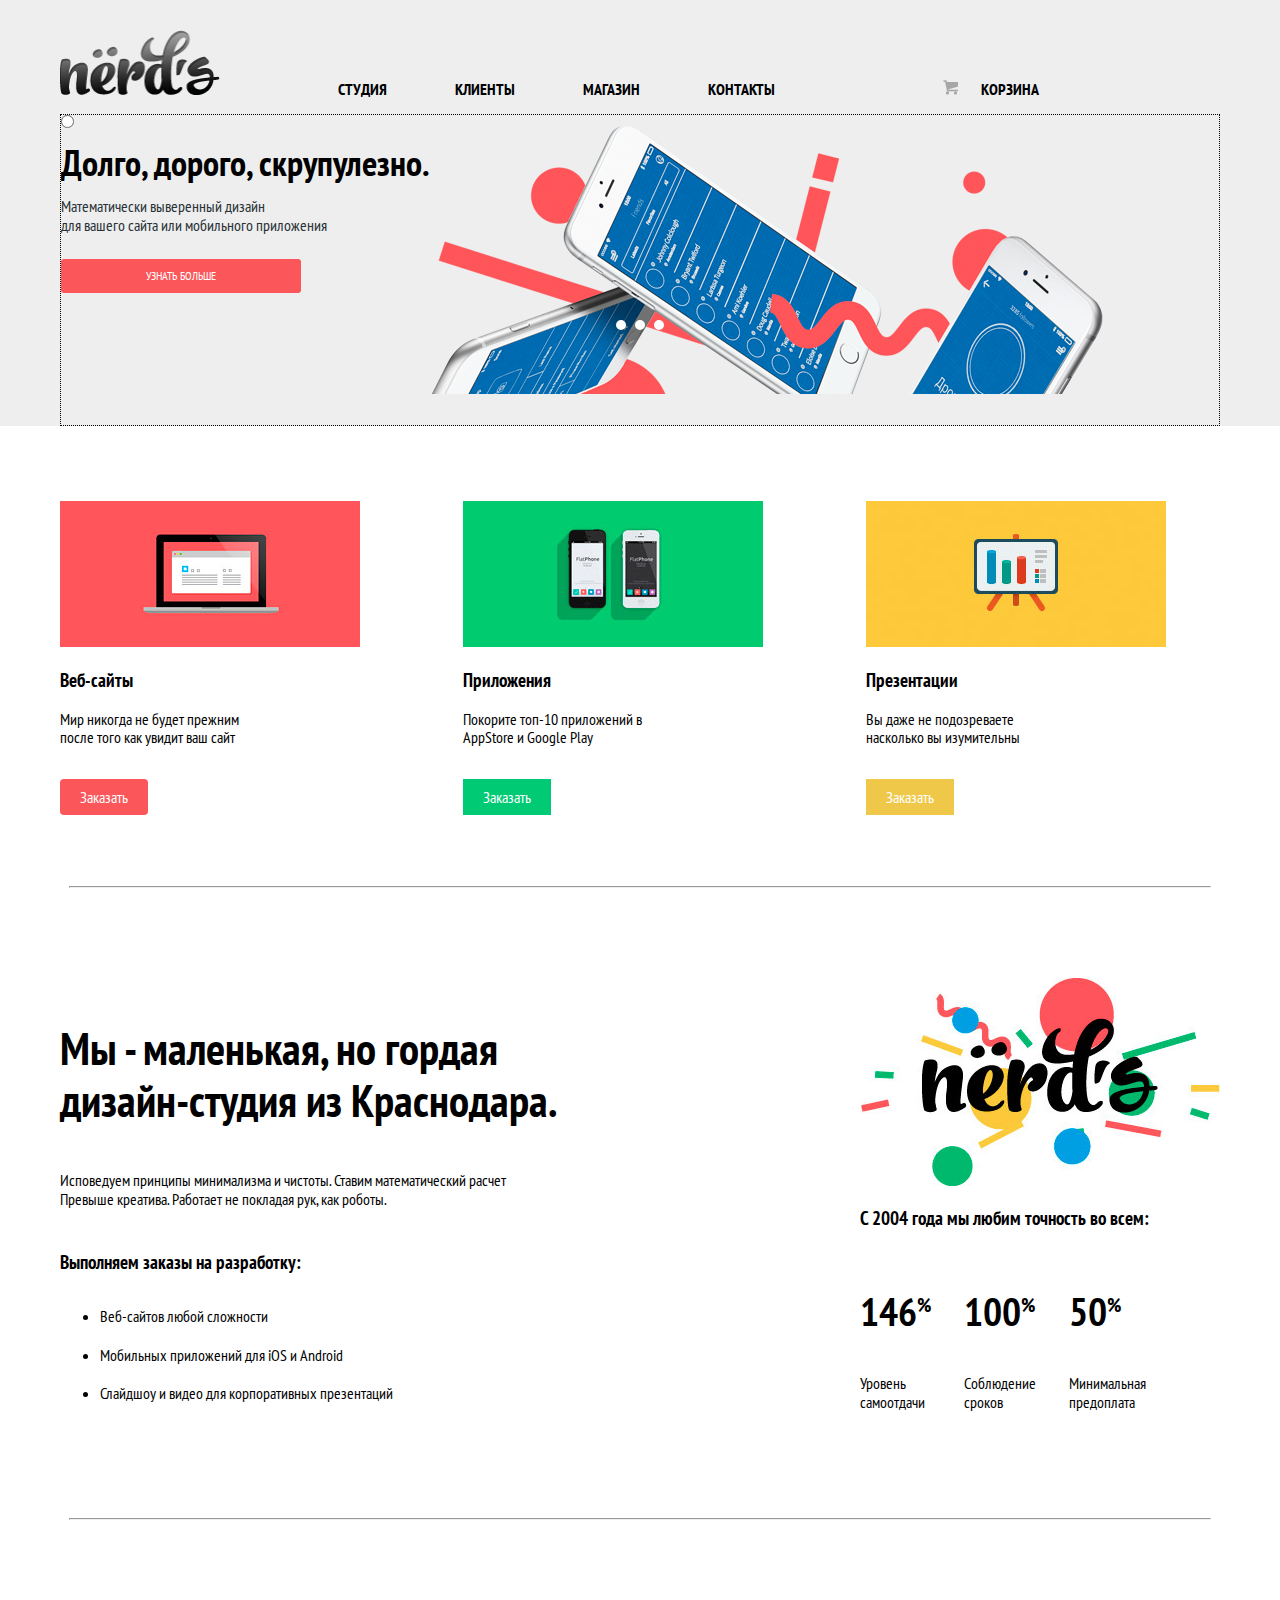
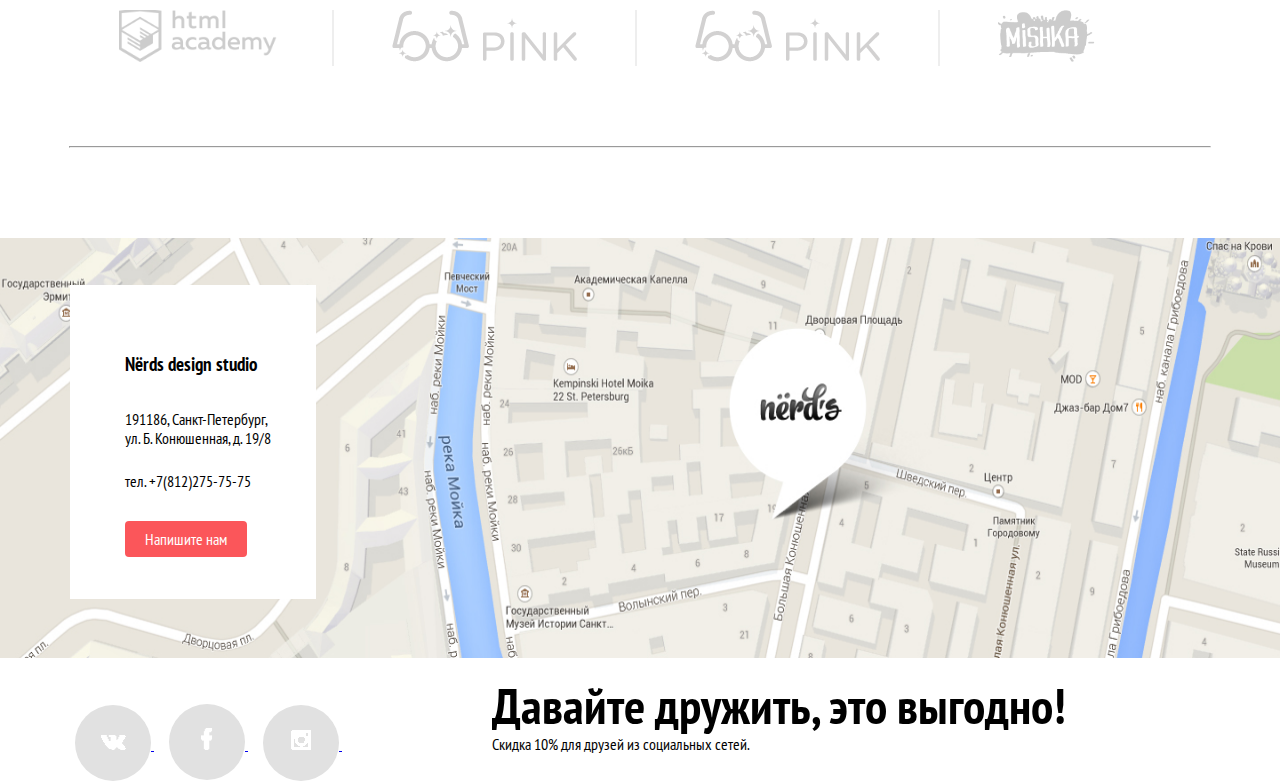
==== commit 2b7df6a5: "sixth commit" ====
--- a/index.html
+++ b/index.html
@@ -13,7 +13,7 @@
 			<div class="header__up">
 				<div class="logo">
 				<a href="index.html">
-					<img src="img/logo.png" alt="">
+					<img class="logo__img" src="img/logo.png" alt="">
 				</a>
 				</div>
 				<div class="header__up ">
@@ -176,7 +176,7 @@
 			<a href="https://instagram.com">
 				<i class="fa fa-instagram" aria-hidden="true"><img src="img/instagram.png" alt="" class="instagram"></i>
 			</a>
-				<p class="networks"><b>Давайте дружить, это выгодно!</b><br>Скидка 10% для друзей из социальных сетей.</p>
+				<p class="networks"><strong class="networks__strong">Давайте дружить, это выгодно!</strong><br>Скидка 10% для друзей из социальных сетей.</p>
 		</div>
 		</div>
 	</div>
--- a/css/index.css
+++ b/css/index.css
@@ -15,6 +15,10 @@
 	margin-right: 75px;
     margin-top: 30px;
 }
+.logo__img {
+    height: 65px;
+    width: 160px;
+}
 .menu {
 	display: inline-block;
 	margin-right: 100px;
@@ -61,9 +65,25 @@
 	text-transform: uppercase;
 	font-weight: bold;
 }
-.content__label {
+.fieldset__label {
     margin-left: 13px;
 }
+.fieldset__radio {
+    width: 17px;
+    height: 17px;
+    vertical-align: top;
+    margin: 0 3px 0 0;
+}
+.fieldset__radio + label {
+    cursor: pointer;
+}
+.fieldset__checkbox {
+    width: 17px;
+    height: 17px; 
+    vertical-align: top;
+    margin: 0 3px 0 0;  
+}
+
 .content__form {
 	display: inline-block;
 	vertical-align: top;
@@ -82,7 +102,7 @@
 .content__links img {
     margin-bottom: 35px;
 }
-.content__first {
+.sorting {
     margin-right: 100px;
 }
 .content__li {
@@ -94,44 +114,37 @@
 	text-transform: uppercase;
 	margin-right: 20px;
 }
-.content__item {
-    display: inline-block;
-}
-.content__link {
+.sorting__item {
+    display: inline-block;
+}
+.sorting__link {
     text-transform: uppercase;
     text-decoration: none;
     margin-right: 50px;
     color: #b2b2b2;
 }
-.content__link-active {
-    color: black;
-}
-.content__name {
+.sorting__link-active {
+    color: black;
+}
+.product__name {
     text-transform: uppercase;
     text-decoration: none;
     color: black;
     padding-top: 35px;
     padding-bottom: 25px;
 }
-.content__description {
+.product__description {
     color: #666666;
     padding-bottom: 15px;
 }
-.content__price {
+.product__price {
     background-color: #fb565a;
     text-transform: uppercase;
     color: white;
     padding: 10px 25px 10px 25px;
     text-decoration: none;
 }
-button {
-    background-color: #eeeeee;
-    border: none;
-    width: 133px;
-    height: 35px;
-}
-
-.content__example .numbers {
+.pages__numbers {
 	width: 35px;
 	height: 35px;
     background-color: #eeeeee;
@@ -140,7 +153,7 @@
     padding: 3px 5px 3px 5px;
     text-decoration: none;
 }
-.active {
+.pages__active {
     width: 32px;
     height: 32px;
     background-color: white;
@@ -149,14 +162,24 @@
     padding: 1px 3px;
     text-decoration: none;    
 }
-.content__links {
+.pages__next {
+    width: 35px;
+    height: 35px;
+    background-color: #eeeeee;
+    border: none;
+    color: black;
+    padding: 3px 5px 3px 5px;
+    text-decoration: none;    
+}
+.product {
     position: relative;
     width: 325px;
     height: 450px;
     display: inline-block;
     margin-right: 45px;
-}
-.content__info {
+    margin-bottom: 40px;
+}
+.product__info {
     position: absolute;
     bottom: 0px;
     background-color: #eeeeee;
@@ -169,19 +192,11 @@
     width: 325px;
     height: 40px;
 }
-.content__links:hover .content__info {
-    display: inline-block;
-}
-.content__example .next {
-    width: 35px;
-    height: 35px;
-    background-color: #eeeeee;
-    border: none;
-    color: black;
-    padding: 3px 5px 3px 5px;
-    text-decoration: none;    
-}
-.content__head {
+.product:hover .product__info {
+    display: inline-block;
+}
+
+.sorting__head {
     display: inline-block;
     font-weight: bold;
     text-transform: uppercase;
@@ -201,10 +216,10 @@
 .contetn__first {
     display: inline-block;
 }
-.content__updown, .content__list {
-    display: inline-block;
-}
-.content__updown img {
+.sorting__updown, .sorting__list {
+    display: inline-block;
+}
+.sorting__updown img {
     width: 10px;
     height: 10px;
     vertical-align: middle;
@@ -212,28 +227,31 @@
 .content__form input {
 	margin-bottom: 15px;
 }
-.content__fieldset {
+.fieldset {
     border: none;
 }
-.content__legend {
+.fieldset__legend {
     font-weight: bold;
     margin-top: 30px;
     margin-bottom: 15px;
     font-size: 20px;
 }
-.content__left {
+.sorting__left {
     float: left;
 }
-.content__right {
+.sorting__right {
     float: right;
 }
-
-.range-filter {
+.sorting__right:after {
+    clear: both;
+}
+.content__range-filter {
     width: 240px;
-    margin: 35px auto;
     margin-bottom: 85px;
-}
-.range-controls {
+    position: relative;
+}
+
+.content__range-controls {
     position: relative;
     height: 80px;
     margin-bottom: 15px;
@@ -242,16 +260,17 @@
     border-radius: 5px;
     overflow: hidden;
 }
-.range-controls .scale {
+.content__range-controls .content__scale {
     margin-top: 39px;
     height: 2px;
     background: #d7dcde;
 }
-.range-controls .bar {
+.content__range-controls .content__bar {
     height: 2px;
     background: #00ca74;
-}
-.range-controls .toggle {
+    width: 70%;
+}
+.content__range-controls .toggle {
     position: absolute;
     top: 30px;
     left: 30px;
@@ -263,10 +282,18 @@
     border-radius: 50%;
     box-shadow: 0 2px 1px 0 #cfcfcf;
 }
-.range-controls .max-toggle {
+.content__range-controls .max-toggle {
     left: 145px;
 }
-.price-controls input {
+.content__min-price {
+    position: absolute; 
+    left: 0;
+}
+.content__max-price {
+    position: absolute; 
+    right: 0;
+}
+.content__price-controls .min-price, .content__price-controls .max-price {
     width: 60px;
     padding: 8px 10px;
     margin-left: 10px;
@@ -294,6 +321,7 @@
     text-transform: uppercase;
     text-decoration: none;
     color: black;
+    border: none;
 }
 .map img {
 	width: 100%;
@@ -344,7 +372,7 @@
 	display: inline-block;
 	margin-left: 150px;
 }
-.networks b {
+.networks__strong {
 	font-size: 50px;
 }
 .map__info {
@@ -572,4 +600,53 @@
 }
 .networks__friens {
     font-weight: bold;
+}
+.footer__form {
+    position: absolute;
+    top: 1795px;
+    left: 15%;
+    background-color: white;
+    width: 70%;
+    box-shadow: 4px 15px 65px rgba(0,0,0,0.5);
+    display: none;
+}
+.modal-window {
+    text-align: left;
+    color: black;
+    padding-left: 60px;
+}
+.modal-window__h3 {
+    font-size: 40px;
+}
+.modal-window__label {
+    font-weight: bold;
+    display: inline-block;
+}
+.modal-window__input {
+    display: block;
+    margin-right: 30px;
+    margin-bottom: 40px;
+    margin-top: 10px;
+    padding-left: 13px;
+    padding-top: 16px;
+    padding-bottom: 16px;
+}
+.modal-window__textarea {
+    display: block;
+    color: #a1a1a1;
+    margin-top: 12px;
+    padding-left: 13px;
+    padding-top: 13px;
+}
+.modal-window__button {
+    display: block;
+    padding: 10px 50px;
+    background-color: #fb565a;
+    color: white;
+    border-radius: 4px;
+    border: none;
+    text-transform: uppercase;
+    margin-top: 45px;
+    margin-bottom: 80px;
+
 }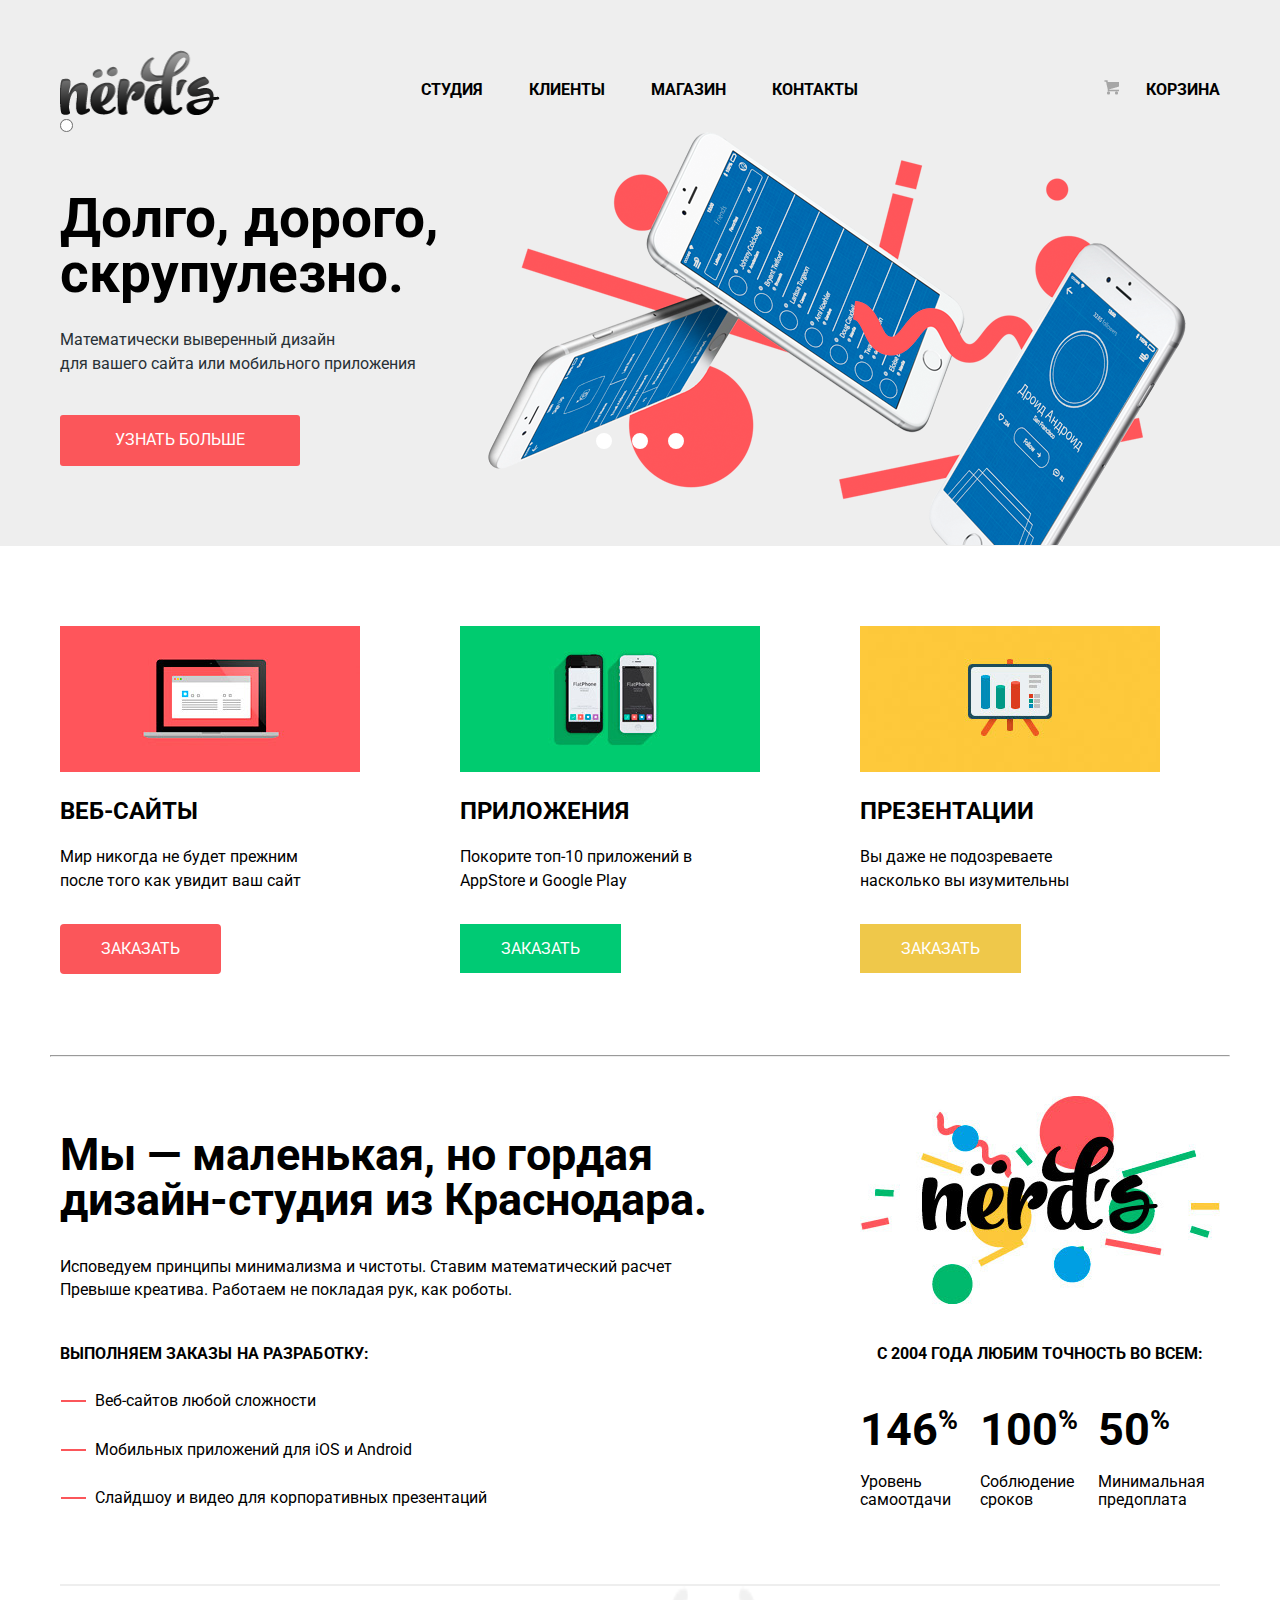
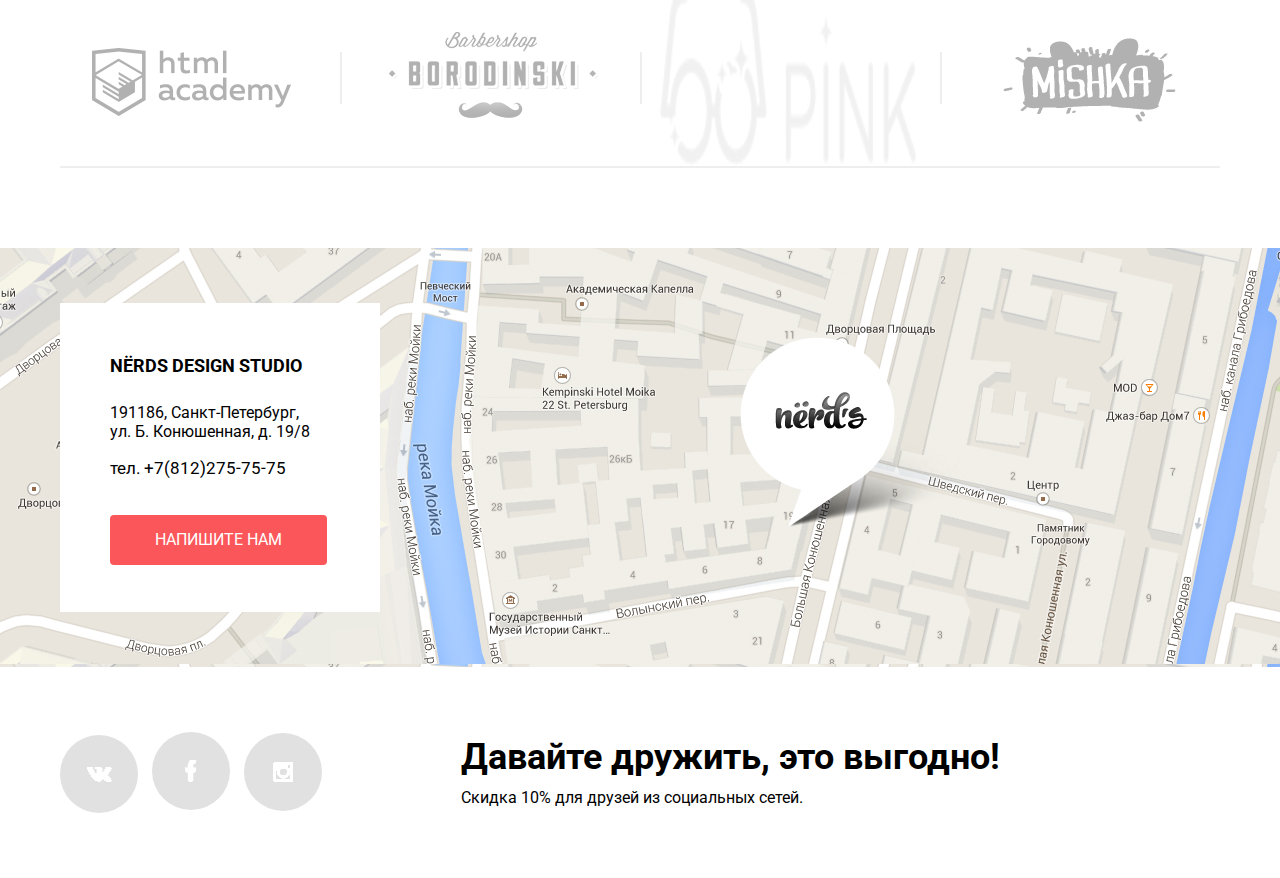
==== commit 6d98cd14: "eighth commit" ====
--- a/index.html
+++ b/index.html
@@ -3,30 +3,30 @@
 <head>
 	<meta charset="UTF-8">
 	<title>Nerds</title>
-	<link href="https://fonts.googleapis.com/css?family=PT+Sans+Narrow:400,700&amp;subset=cyrillic,cyrillic-ext,latin-ext" rel="stylesheet">
+	<link href="https://fonts.googleapis.com/css?family=Roboto:400,500,700" rel="stylesheet">
 	<link rel="stylesheet" href="css/normalize.css">
 	<link rel="stylesheet" href="css/index.css">
 </head>
 <body>
 	<header class="header">
 		<div class="container">
-			<div class="header__up">
+			<div class="row">
 				<div class="logo">
-				<a href="index.html">
-					<img class="logo__img" src="img/logo.png" alt="">
-				</a>
+					<a href="index.html">
+						<img class="logo__img" src="img/logo.png" alt="">
+					</a>
 				</div>
-				<div class="header__up ">
+				<div class="header__up">
 					<ul class="menu">
-						<li class="menu__item"><a class="menu__link" href="">Студия</a></li>
+						<li class="menu__item"><a class="menu__link" href="index.html">Студия</a></li>
 						<li class="menu__item"><a class="menu__link" href="">Клиенты</a></li>					   
 						<li class="menu__item"><a class="menu__link" href="catalog.html">Магазин</a></li>
 						<li class="menu__item"><a class="menu__link" href="">Контакты</a></li>
-					</ul>		
+					</ul>
+					<div class="basket">
+						<a href=""><img src="img/basket.png" alt="" class="basket__img"><span>Корзина</span></a>
+					</div>			
 				</div>
-				<div class="basket">
-				<a href=""><img src="img/basket.png" alt="" class="basket__img"><span>Корзина</span></a>
-				</div>	
 			</div>
 			<div class="slider">
 			<input type="radio" id="btn-1" name="toggle">
@@ -41,21 +41,21 @@
 				<div class="slide">
 					<div class="slide-text">
 						<div class="slide-tittle">Долго, дорого, скрупулезно.</div>
-						<p>Математически выверенный дизайн<br>  для вашего сайта или мобильного приложения</p>
+						<p class="slide__p">Математически выверенный дизайн<br> для вашего сайта или мобильного приложения</p>
 					<a href="" class="slide-button">Узнать больше</a>
 					</div>
 				</div>
 				<div class="slide">
 						<div class="slide-text">
-							<div class="slide-tittle">Любим математику<br>как никто другой</div>
-							<p>Никакого креатива, только математические формулы<br> для расчета идеальных пропорций.</p>
+							<div class="slide-tittle">Любим математикукак никто другой</div>
+							<p class="slide__p">Никакого креатива, только математические формулы для расчета идеальных пропорций.</p>
 						<a href="" class="slide-button">Узнать больше</a>
 						</div>
 				</div>
 				<div class="slide">
 						<div class="slide-text">
-							<div class="slide-tittle">Только ночь,<br> только хардкор</div>
-							<p>Работаем днем, как все? Мы против этого.<br>Ближе к полуночи работа только начинается.</p>
+							<div class="slide-tittle">Только ночь, только хардкор</div>
+							<p class="slide__p">Работаем днем, как все? Мы против этого.Ближе к полуночи работа только начинается.</p>
 						<a href="" class="slide-button">Узнать больше</a>
 						</div>
 				</div>
@@ -69,18 +69,18 @@
 				<div class="advantages__list-first">
 					<img src="img/adv_1.jpg" alt="">
 					<h3 class="advantages__list-header">Веб-сайты</h3>
-					<p class="advantages__list-text">Мир никогда не будет прежним <br>
+					<p class="advantages__list-text-first">Мир никогда не будет прежним <br>
 					после того как увидит ваш сайт</p>
-					<a href="" class="advantages__order first-button">Заказать</a>
-				</div>
-				<div class="advantages__list-second">
+					<a href="" class="advantages__order first-button-advantages">Заказать</a>
+				</div><!--
+			--><div class="advantages__list-second">
 					<img src="img/adv_2.jpg" alt="">
 					<h3 class="advantages__list-header">Приложения</h3>
 					<p class="advantages__list-text">Покорите топ-10 приложений в<br>					
 					AppStore и Google Play</p>
 					<a href="" class="advantages__order second-button">Заказать<a>
-				</div>
-				<div class="advantages__list-third">
+				</div><!--
+			--><div class="advantages__list-third">
 					<img src="img/adv_3.jpg" alt="">
 					<h3 class="advantages__list-header">Презентации</h3>
 					<p class="advantages__list-text">Вы даже не подозреваете<br>
@@ -95,92 +95,99 @@
 		<div class="container">
 			<div class="studio__info">
 				<div class="studio__left">
-					<p class="studio__about">Мы - маленькая, но гордая<br> 
+					<p class="studio__about">Мы &#8212; маленькая, но гордая<br> 
 					дизайн-студия из Краснодара.</p>
-					<p>Исповедуем принципы минимализма и чистоты. Ставим математический расчет<br>
-					Превыше креатива. Работает не покладая рук, как роботы.</p>
+					<p class="studio__describe">Исповедуем принципы минимализма и чистоты. Ставим математический расчет<br>
+					Превыше креатива. Работаем не покладая рук, как роботы.</p>
 					<h3 class="studio-h3">Выполняем заказы на разработку:</h3>
-					<ul>
+					<ul class="studio__list">
 						<li class="studio-li">Веб-сайтов любой сложности</li>
 						<li class="studio-li">Мобильных приложений для iOS и Android</li>
 						<li class="studio-li">Слайдшоу и видео для корпоративных презентаций</li>
 					</ul>	
 				</div>
 				<div class="studio__right">
-					<img src="img/logo-2.jpg" alt="">
-					<h3>С 2004 года мы любим точность во всем:</h3>
-					<div class="studio-second-detail">
-						<p class="studio-second-percent">146<span>%</span></p>
-						<p>Уровень <br> самоотдачи</p>
-					</div>
-					<div class="studio-second-detail">
-						<p class="studio-second-percent">100<span>%</span></p>
-						<p>Соблюдение <br> сроков</p>
-					</div>
-					<div class="studio-second-detail">
-						<p class="studio-second-percent">50<span>%</span></p>
-						<p>Минимальная <br> предоплата</p>
+					<img class="studio__right-img" src="img/logo-2.jpg" alt="">
+					<h3 class="studio__h3">С 2004 года любим точность во всем:</h3>
+					<div class="studio__detail">
+						<div class="studio-second-detail">
+							<p class="studio-second-percent">146<span>%</span></p>
+							<p>Уровень <br> самоотдачи</p>
+						</div>
+						<div class="studio-second-detail">
+							<p class="studio-second-percent">100<span>%</span></p>
+							<p>Соблюдение <br> сроков</p>
+						</div>
+						<div class="studio-second-detail">
+							<p class="studio-second-percent">50<span>%</span></p>
+							<p>Минимальная <br> предоплата</p>
+						</div>
 					</div>
 				</div>
 				<div class="clearfix"></div>
 			</div>
 		</div>
 	</section>
-	<section>
-		<hr class="line">
-		<div class="container">
+	<section class="container">
+		<div class="partners">
 			<div class="partners__img">
 				<a href="https://htmlacademy.ru/intensive/htmlcss">
-					<img src="img/partner_1.png" alt="">
+					<img class="partners__logo" src="img/partner_1.png" alt="">
 				</a>
 			</div>
 			<div class="partners__img">
 				<a href="">
-					<img src="img/partner_3.png" alt="">
+					<img class="partners__logo" src="img/partner_2.png" alt="">
 				</a>
 			</div>
 			<div class="partners__img">
 				<a href="">
-					<img src="img/partner_3.png" alt="">
+					<img class="partners__logo" src="img/partner_3.png" alt="">
 				</a>
 			</div>
-			<div class="partners__img last">
+			<div class="partners__img">
 				<a href="">
-					<img src="img/partner_4.png" alt="">
+					<img class="partners__logo" src="img/partner_4.png" alt="">
 				</a>
 			</div>
 		</div>
-		<hr class="line">	
 	</section>
-	<section>
-		<div class="map">
-			<img src="img/map.jpg" alt="" class="map__img">
-			<div class="map__info-index">
+	<section class="map__index">
+	<div class="map">
+		<div class="container">
+			<div class="map__info">
 				<h3 class="map__head">Nёrds design studio</h3>
 				<p class="map__info-adress">191186, Санкт-Петербург,<br>  ул. Б. Конюшенная, д. 19/8</p>
-				<p class="map__info-telephone">тел. +7(812)275-75-75</p>
+				<p class="map__info-telephone-index">тел. +7(812)275-75-75</p>
 				<a href="" class="first-button">Напишите нам</a>
 			</div>
 		</div>
+	</div>
 	</section>
-	<footer id="footer" class="footer">
+<footer id="footer" class="footer">
 	<div class="container">
-		<div class="row">
-		<div class="footer__links">
-			<a href="https://vk.com">
-				<i class="fa fa-vk" aria-hidden="true"><img src="img/vk.png" alt="" class="vk"></i>
-			</a>
-			<a href="https://facebook.com">
-				<i class="fa fa-facebook-official" aria-hidden="true"><img src="img/facebook.png" alt="" class="facebook"></i>
-			</a>
-			<a href="https://instagram.com">
-				<i class="fa fa-instagram" aria-hidden="true"><img src="img/instagram.png" alt="" class="instagram"></i>
-			</a>
-				<p class="networks"><strong class="networks__strong">Давайте дружить, это выгодно!</strong><br>Скидка 10% для друзей из социальных сетей.</p>
-		</div>
+		<div class="row footer__links">
+			<div class="socialnetwork">
+				<a href="https://vk.com" class="fa">
+					<img src="img/vk.png" alt="" class="vk">
+				</a>
+				<a href="https://facebook.com" class="fa">
+					<img src="img/facebook.png" alt="" class="facebook">
+				</a>
+				<a href="https://instagram.com" class="fa">
+					<img src="img/instagram.png" alt="" class="instagram">
+				</a>
+			</div>
+			<div class="networks">
+				<div class="networks__p">
+					<div class="networks__strong">Давайте дружить, это выгодно!</div>
+					<div class="networks__bottom">Скидка 10% для друзей из социальных сетей.</div>
+				</div>
+			</div>
 		</div>
 	</div>
-	</footer>
+</div>
+</footer>
 </body>
 </html>
 
--- a/css/index.css
+++ b/css/index.css
@@ -1,7 +1,16 @@
 body {
-	font-family: 'PT Sans Narrow', sans-serif;
-	background-repeat: no-repeat;
-	background-color: white; 
+    font-family: 'Roboto', sans-serif;
+    background-repeat: no-repeat;
+    background-color: white; 
+}
+.row:before {
+    display: table;
+    content: "";
+}
+.row:after {
+    clear: both;
+    display: table;
+    content: "";
 }
 .container {
     margin-left: auto;
@@ -11,66 +20,92 @@
     padding-right: 20px;
 }
 .logo {
-	display: inline-block;
-	margin-right: 75px;
-    margin-top: 30px;
+    float: left;
 }
 .logo__img {
     height: 65px;
     width: 160px;
+    margin-top: 50px;
+}
+.logo__img:hover {
+    opacity: 0.7;
+}
+.logo__img:active {
+    opacity: 0.3;
 }
 .menu {
-	display: inline-block;
-	margin-right: 100px;
+    display: inline-block;
+    vertical-align: baseline;
+    text-align: center;
+    width: 881px;
+    padding-left: 0px;
 }
 .basket {
-	display: inline-block;
+    float: right;
+    margin-top: 14px;
 }
 .basket__img {
-    margin-right: 20px;
+    margin-right: 14px;
 }
 .basket span {
-	margin-right: 20px;
+    margin-left: 10px;
 }
 .header {
-	background-color: #eeeeee;
+    background-color: #eeeeee;
 }
 .header__up {
-    display: inline-block;
+    margin-top: 65px;
+    font-size: 16px;
+}
+.header__up:after {
+    clear: both;
 }
 .menu__item {
     display: inline-block;
-    margin-right: 15px;
+    vertical-align: baseline;
+}
+
+.menu__link {
+    color: black;
+    text-transform: uppercase;
+    text-decoration: none;
+    font-weight: bold;
+    margin-right: 42px;
 }
 .menu__link:hover {
-    border-bottom: 2px #fb565a solid;
-}
-.menu__link {
-	color: black;
-    text-transform: uppercase;
-    text-decoration: none;
-    font-weight: bold;
-    margin-right: 50px;
+    color: #fb565a;
+}
+.menu__link:active {
+    color: #a6a6a6;
+}
+.basket:active {
+    color: #a6a6a6;
+}
+.basket:hover {
+    color: #fb565a;    
+}
+.header__bottom {
+    padding-bottom: 104px;
+    padding-top: 69px;
 }
 .header__bottom-h1 {
+    font-size: 55px;
     text-align: center;
-    padding-top: 40px;
-    padding-bottom: 75px;
-    letter-spacing: 1px;
-    font-size: 55px;
+    margin: 0;
 }
 .basket a {
-	text-decoration: none;
-	color: black;
-	text-transform: uppercase;
-	font-weight: bold;
+    text-decoration: none;
+    color: black;
+    text-transform: uppercase;
+    font-weight: bold;
 }
 .fieldset__label {
-    margin-left: 13px;
+    font-size: 16px;
+    margin-left: 10px;
 }
 .fieldset__radio {
-    width: 17px;
-    height: 17px;
+    width: 21px;
+    height: 21px;
     vertical-align: top;
     margin: 0 3px 0 0;
 }
@@ -78,51 +113,51 @@
     cursor: pointer;
 }
 .fieldset__checkbox {
-    width: 17px;
-    height: 17px; 
+    width: 27px;
+    height: 21px; 
     vertical-align: top;
-    margin: 0 3px 0 0;  
-}
-
-.content__form {
-	display: inline-block;
-	vertical-align: top;
-}
-.content__example {
-	display: inline-block;
-	width: 790px;
-	margin-left: 125px;
-	margin-bottom: 50px;
-}
-.content__example img {
-    width: 325px;
-    height: 450px;
-    margin-right: 20px;
+    margin: 0px 0px 0px -2px;  
+}
+
+.form {
+    display: inline-block;
+    vertical-align: top;
+    margin-top: 58px;
+}
+
+.product__img {
 }
 .content__links img {
     margin-bottom: 35px;
 }
-.sorting {
-    margin-right: 100px;
-}
+
 .content__li {
     display: inline-block;
+    vertical-align: baseline;
 }
 .content__li a {
-	text-decoration: none;
-	color: black;
-	text-transform: uppercase;
-	margin-right: 20px;
-}
+    text-decoration: none;
+    color: black;
+    text-transform: uppercase;
+    margin-right: 20px;
+}
+
 .sorting__item {
     display: inline-block;
+    vertical-align: baseline;
+    margin-left: 22px;
 }
 .sorting__link {
     text-transform: uppercase;
     text-decoration: none;
-    margin-right: 50px;
     color: #b2b2b2;
 }
+.sorting__link:hover {
+    color: #666666;
+}
+.sorting__link:active {
+    color:black;
+}
 .sorting__link-active {
     color: black;
 }
@@ -130,63 +165,91 @@
     text-transform: uppercase;
     text-decoration: none;
     color: black;
-    padding-top: 35px;
-    padding-bottom: 25px;
+    margin-top: 0;
 }
 .product__description {
     color: #666666;
-    padding-bottom: 15px;
+    margin-bottom: 31px;;
 }
 .product__price {
     background-color: #fb565a;
     text-transform: uppercase;
     color: white;
-    padding: 10px 25px 10px 25px;
-    text-decoration: none;
-}
-.pages__numbers {
-	width: 35px;
-	height: 35px;
+    padding: 15px 60px;
+    text-decoration: none;
+    display: inline-block;
+}
+.product__price:hover {
+    background-color: #e74246;
+    color: white;
+}
+.product__price:active {
+    background-color:#d7373b;
+}
+.pages {
+    margin-top: 22px;
+
+}
+.pages__item {
     background-color: #eeeeee;
     border: none;
     color: black;
-    padding: 3px 5px 3px 5px;
-    text-decoration: none;
-}
-.pages__active {
-    width: 32px;
-    height: 32px;
+    text-decoration: none;
+    padding: 16px 20px;
+    display: inline-block;
+    margin-right: 9px;
+}
+.pages__item:hover {
+    background-color: #dfdfdf;
+}
+.pages__item:active {
+    background-color: #d5d5d5;
+    color: #959595;
+}
+.pages__item-active {
     background-color: white;
-    border: 2px #eeeeee solid;
-    color: black;
-    padding: 1px 3px;
-    text-decoration: none;    
-}
-.pages__next {
-    width: 35px;
-    height: 35px;
+    border: 4px #eeeeee solid;
+    color: black;
+    padding: 12px 16px;
+    text-decoration: none;
+    display: inline-block;    
+}
+.pages__item-next {
     background-color: #eeeeee;
     border: none;
     color: black;
-    padding: 3px 5px 3px 5px;
-    text-decoration: none;    
+    padding: 16px 78px;
+    text-decoration: none;
+    text-transform: uppercase;
+    font-weight: bold;
+    font-size: 16px;
+    line-height: 1;    
+}
+.product:nth-child(2n) {
+    margin-right: 0px;
 }
 .product {
     position: relative;
-    width: 325px;
-    height: 450px;
-    display: inline-block;
-    margin-right: 45px;
-    margin-bottom: 40px;
+    width: 360px;
+    display: inline-block;
+    vertical-align: baseline;
+    margin-bottom: 34px;
+    margin-right: 40px;
 }
 .product__info {
     position: absolute;
     bottom: 0px;
     background-color: #eeeeee;
     text-align: center;
-    height: 230px;
-    width: 325px;
+    width: 200px;;;
     display: none;
+    padding-bottom: 47px;
+    padding-left: 80px;
+    padding-right: 80px;
+    padding-top: 32px;
+}
+.product__list {
+    margin-top: 54px;
 }
 .content__hat {
     width: 325px;
@@ -194,47 +257,82 @@
 }
 .product:hover .product__info {
     display: inline-block;
+    vertical-align: baseline;
 }
 
 .sorting__head {
-    display: inline-block;
-    font-weight: bold;
-    text-transform: uppercase;
-    vertical-align: middle;
-}
-
-.content__form-h2 {
-    margin-top: 75px;
-    text-transform: uppercase;
-    font-weight: bold;
+    text-transform: uppercase;
+    font-size: 18px;
+    font-weight: bold;
+    line-height: 1px;
+}
+
+.form__p {
+    text-transform: uppercase;
+    font-weight: bold;
+    font-size: 19px;
+    margin-bottom: 53px;
+    margin-top: 0px;
 }
 .content__block {
     float: right;
     width: 100%;
     margin-top: 60px;
+    display: inline-block;
+    vertical-align: baseline;
+    width: 760px;
+    margin-bottom: 50px;
+    margin-left: 140px;
 }
 .contetn__first {
     display: inline-block;
+    vertical-align: baseline;
 }
 .sorting__updown, .sorting__list {
     display: inline-block;
+    vertical-align: text-bottom;
+    margin-bottom: 0px;
+    margin-top: 0px;
+    font-size: 14px;
+}
+.sorting__list {
+    padding-left: 0px;
+    margin-right: 45px;
+}
+.sorting__updown {
+    margin-right: 0px;
 }
 .sorting__updown img {
     width: 10px;
     height: 10px;
     vertical-align: middle;
 }
+.sorting__down {
+    margin-right: 15px;
+}
 .content__form input {
-	margin-bottom: 15px;
+    margin-bottom: 17px;
 }
 .fieldset {
     border: none;
-}
+    padding: 0;
+    margin-bottom: 31px;
+}
+
 .fieldset__legend {
     font-weight: bold;
-    margin-top: 30px;
-    margin-bottom: 15px;
-    font-size: 20px;
+    font-size: 18px;
+    text-transform: uppercase;
+    margin-bottom: 25px;
+}
+.choice {
+    margin-bottom: 18px;
+}
+.fieldset__input {
+    opacity: 0.8;
+}
+.fieldset__input:hover {
+    opacity: 1;
 }
 .sorting__left {
     float: left;
@@ -245,35 +343,38 @@
 .sorting__right:after {
     clear: both;
 }
-.content__range-filter {
-    width: 240px;
-    margin-bottom: 85px;
+.sorting__list {
+
+}
+.form__range-filter {
+    width: 259px;
+    margin-bottom: 108px;
     position: relative;
 }
 
-.content__range-controls {
+.form__range-controls {
     position: relative;
-    height: 80px;
-    margin-bottom: 15px;
+    height: 81px;
+    margin-bottom: 21px;
     padding: 0 30px;
     background: #f1f1f1;
     border-radius: 5px;
     overflow: hidden;
 }
-.content__range-controls .content__scale {
-    margin-top: 39px;
+.form__range-controls .form__scale {
+    margin-top: 40px;
     height: 2px;
     background: #d7dcde;
 }
-.content__range-controls .content__bar {
+.form__range-controls .form__bar {
     height: 2px;
     background: #00ca74;
-    width: 70%;
-}
-.content__range-controls .toggle {
+    width: 65%;
+}
+.form__range-controls .form__toggle {
     position: absolute;
-    top: 30px;
-    left: 30px;
+    top: 31px;
+    left: 17px;
     width: 4px;
     height: 4px;
     border: 8px solid white;
@@ -282,21 +383,25 @@
     border-radius: 50%;
     box-shadow: 0 2px 1px 0 #cfcfcf;
 }
-.content__range-controls .max-toggle {
-    left: 145px;
-}
-.content__min-price {
+.form__range-controls .max-toggle {
+    left: 159px;
+}
+.form__min-price {
     position: absolute; 
-    left: 0;
-}
-.content__max-price {
+    left: 0px;
+    top: 95px;
+    font-size: 23px;
+}
+.form__max-price {
     position: absolute; 
     right: 0;
-}
-.content__price-controls .min-price, .content__price-controls .max-price {
+    top: 95px;
+    font-size: 23px
+}
+.form__price-controls .min-price, .form__price-controls .max-price {
     width: 60px;
-    padding: 8px 10px;
-    margin-left: 10px;
+    padding: 10px 10px;
+    margin-left: 9px;
     border: none;
     background: #f1f1f1;
     font-size: 16px;
@@ -314,8 +419,7 @@
     white-space: nowrap;
 }
 .content__show {
-    margin-top: 45px;
-    padding: 10px 55px;
+    padding: 16px 86px;
     background-color: #eeeeee;
     font-weight: bold;
     text-transform: uppercase;
@@ -323,24 +427,43 @@
     color: black;
     border: none;
 }
+.content__show:hover {
+    background-color: #dfdfdf;
+}
+.content__show:active {
+    background-color: #d5d5d5;
+    color: #959595;
+}
 .map img {
-	width: 100%;
+    width: 100%;
+    height: 415px;
 }
 .map__img {
     height: 420px;
 }
+
+.map__img {
+    height: 420px;
+
+}
 .map__head {
-    margin-bottom: 35px;
+    font-size: 18px;
+    text-transform: uppercase;
 }
 .map__info-adress {
-    margin-bottom: 25px;
+    font-size: 16px;
+    width: 202px;
+    padding-top: 10px;
 }
 .map__info-telephone {
-    margin-bottom: 40px;
-}
+    font-size: 17px;
+    margin-top: 18px;
+    margin-bottom: 36px;
+}
+
 .fa {
-    width: 76px;
-    height: 76px;
+    width: 78px;
+    height: 78px;
     background-color: #e1e1e1;
     color: white;
     font-size: 18px;
@@ -348,57 +471,91 @@
     text-align: center;
     border-radius: 43px;
     display: inline-block;
-    margin-left: 15px;
+    margin-right: 10px;
+    vertical-align: baseline;
 }
 .fa:hover {
    background-color: #e74246; 
+}
+.fa:active {
+    background-color: #d7373b;
+    color: #e37376;
 }
 .vk {
     width: 25px;
     height: 15px;
-    margin-top: 30px;
+    margin-top: 32px;
 }
 .facebook {
     width: 12px;
     height: 22px;
-    margin-top: 24px;
+    margin-top: 28px;
 }
 .instagram {
     width: 20px;
     height: 20px;
-    margin-top: 25px;
-}
-.networks {
-	display: inline-block;
-	margin-left: 150px;
+    margin-top: 29px;
+}
+
+.networks__p {
+    display: inline-block;
+    vertical-align: baseline;
+    margin-left: 125px;
 }
 .networks__strong {
-	font-size: 50px;
+    font-size: 36px;
+    font-weight: bold;;
+}
+.networks__bottom {
+    margin-top: 11px;
+}
+
+.socialnetwork, .networks {
+    display: inline-block;
+    vertical-align: middle;
+}
+.socialnetwork {
+}
+.map {
+    margin-top: 10px;
+    position: relative;
+    background-image: url(../img/map.jpg);
+    background-position: top center;
+    padding-top: 55px;
+    padding-bottom: 55px;
 }
 .map__info {
     background-color: white;
-    position: absolute;
-    top: 2035px;
-    left: 70px;
-    padding: 50px 45px 50px 55px;
-    margin-top: 35px;
-}
-
+    padding: 35px 50px 47px;
+    display: inline-block;
+    width: 220px;
+}
+
+.first-button-catalog {
+    background-color: #fb565a;
+    padding: 16px 45px;
+    border-radius: 4px;
+    text-decoration: none;
+    text-transform: uppercase;
+    color: white;
+    display: inline-block;
+    text-align: center;
+}
+
+/*index.html*/
 .first-button {
     background-color: #fb565a;
+    padding: 16px 45px;
+    border-radius: 4px;
+    text-decoration: none;
+    text-transform: uppercase;
     color: white;
-    padding: 8px 20px;
-    text-decoration: none;
-    margin-right: 10px;
-    border-radius: 4px;
-}
-
-/*index.html*/
+    display: inline-block;
+    margin-top: 15px;;
+}
 .slider {
     position: relative;
-    height: 310px;
     margin: 0 auto;
-    border: 1px dotted black;
 }
 .slider input[type=radio] {
     position: absolute;
@@ -407,12 +564,12 @@
 .slides {
     display: inline-block;
     vertical-align: top;
-    width: 700px;
+    width: 1160px;
 }
 
 .slider-controls {
     position: absolute;
-    bottom: 95px;
+    bottom: 103px;
     left: 50%;
     width: 200px;
     height: 10px;
@@ -423,12 +580,11 @@
 
 .slider-controls label {
     display: inline-block;
-    width: 4px;
-    height: 4px;
-    margin: 0 3px;
+    width: 10px;
+    height: 10px;
+    margin: 0px 8px;
     background: white;
     border: 3px solid white;
-    vertical-align: top;
     border-radius: 50%;
     cursor: pointer;
 }
@@ -441,12 +597,6 @@
     background: #c1c1c1;
 }
 .slide {
-    position: absolute;
-    top: 0;
-    left: 0;
-    width: 90%;
-    height: 90%;
-    overflow: hidden;
 }
 #btn-1:checked ~ .slides .slide:nth-child(1) {
     display: block;
@@ -458,22 +608,27 @@
     display: block;
 }
 .slide-text {
+    padding: 72px 0px 80px;
+    color: #283136;
     width: 380px;
-    padding: 30px 0;
-    color: #283136;
 }
 .slide-tittle {
-    font-size: 36px;
+    font-size: 55px;
     line-height: 1;
     font-weight: bold;
     color: black;
 }
+.slide__p {
+    margin-top: 27px;
+    line-height: 1.5;;;
+
+}
 .slide-button {
     display: block;
     width: 240px;
-    padding: 10px 0;
-    margin-top: 25px;
-    font-size: 12px;
+    padding: 16px 0;
+    margin-top: 39px;
+    font-size: 16px;
     color: white;
     text-transform: uppercase;
     text-align: center;
@@ -481,10 +636,17 @@
     background: #fb565a;
     border-radius: 3px;
 }
+.slide-button:hover {
+    background-color: #e74246;
+}
+.slide-button:active {
+    background-color:#d7373b;
+    color: #e1686b;
+}
 .slide:nth-child(1) {
     background-image: url('../img/slider1.png');
+    background-position: 92% 13px;
     background-repeat: no-repeat;
-    background-position: 100% 10px;
 }
 .slide{
     display: none;
@@ -505,148 +667,328 @@
 .advantages__list-first, .advantages__list-second, .advantages__list-third {
     display: inline-block;
     margin-right: 100px;
+    vertical-align: top;
 }
 .advantages__list-third {
     margin-right: 0px;
+}
+.first-button-advantages {
+    background-color: #fb565a;
+    padding: 16px 41px;
+    border-radius: 4px;
+    text-decoration: none;
+    text-transform: uppercase;
+    color: white;
+    display: inline-block;
+    margin-top: 15px;;
+}
+.first-button-advantages:hover {
+    background-color: #e74246;
+}
+.first-button-advantages:active {
+    background-color: #d7373b;
+    color: #e37376;
 }
 .second-button {
     background-color: #00ca74;
     color: white;
-    padding: 8px 20px;
-    text-decoration: none;
-    margin-right: 10px;
+    padding: 15px 41px;
+    text-decoration: none;;
+    text-transform: uppercase;;;;
+}
+.second-button:hover {
+    background-color: #00bc6c;
+}
+.second-button:active {
+    background-color: #00aa62;
+    color: #38bd84;
 }
 .third-button {
     background-color:#efc84a;
     color: white;
-    padding: 8px 20px;
-    text-decoration: none;
+    padding: 15px 41px;
     margin-right: 10px;
-}
-
+    text-transform:uppercase;
+    text-decoration:none;
+}
+.third-button:hover {
+    background-color: #eab534;
+}
+.third-button:active {
+    background-color: #e5a722;
+    color: #ebba53;
+}
+.clearfix {
+    clear: both;
+}
 .advantages__list {
-    padding-top: 75px;
     padding-right: 50px;
+    padding-top: 80px;
 }
 .advantages__list-text {
-    padding-bottom: 25px;
+    padding-bottom: 31px;
+    line-height: 1.5;
+}
+.advantages__list-text-first {
+    line-height: 1.5;
+}
+.advantages__list-header {
+    font-size: 24px;
+    text-transform: uppercase;
+    margin-top: 22px;
+    margin-bottom: 19px;
 }
 .line {
-    width: 89%;
+    width: 92%;
     background-color: #eeeeee;
-    margin-top: 80px;
-    margin-bottom: 90px;
+    margin-bottom: 30px;
+    margin-top: 81px;;
+}
+.studio {
+    padding-bottom: 30px;
 }
 .studio__about {
     font-weight: bold;
-    font-size: 45px;
+    font-size: 45px;;
+    line-height: 1;
+    margin-bottom: 34px;
 }
 .studio-h3 {
-    padding-top: 25px;
-    padding-bottom: 15px;
+    padding-top: 28px;
+    padding-bottom: 13px;
+    font-size: 16px;
+    text-transform: uppercase;
+    letter-spacing: 0.1px;
+}
+.studio__list {
+    padding-left: 35px;
 }
 .studio-li {
-    padding-bottom: 20px;
-    text-decoration: none;
-}
-li:before {
-    border: 2px solid #fb565a;
-
-}
+    text-decoration: none;
+    list-style-type: none;
+    padding-bottom: 30px;
+    position: relative;
+}
+.studio-li:before {
+    content: "";  
+    background-color: #fb565a;  
+    height: 2px;
+    width: 25px;
+    display: block;
+    position: absolute;
+    top: 8px;
+    left: -34px;;;
+}
+.studio__li:last-child {
+    padding-bottom: 0px;
+}
+
 .studio__left {
     float: left;
 }    
  .studio__right {
     float: right;
-}
-
+    width: 360px;
+    padding-top: 9px;;
+}
+.studio__right-img {
+}
+.studio__h3 {
+    margin-top: 36px;
+    text-transform: uppercase;
+    font-size: 16px;
+    text-align: center;
+}
+
+.studio__describe {
+    line-height: 1.4;;;
+}
+.studio__detail {
+}
 .studio-second-detail {
     display: inline-block;
-    margin-right: 30px;
+    vertical-align: baseline;
+    margin-right: 18px;;
+}
+.studio-second-detail:last-child {
+    margin-right: 0px;
+}
+.studio-second-detail:nth-child(2) {
+    margin-right: 16px;
 }
 .studio-second-percent {
     font-weight: bold;
-    font-size: 40px;
+    font-size: 45px;
+    margin-top: 25px;
+    margin-bottom: 17px;
 }
 .studio-second-percent span {
     vertical-align: super;
-    font-size: 20px;
-}
-.clearfix {
-    clear: both;
-}
-.map__info-index {
+    font-size: 27px;
+}
+
+.partners {
+    border-bottom: 2px #eeeeee solid;
+    border-top: 2px #eeeeee solid;
+    padding-bottom: 84px;;
+}
+.partners__img {
+    display: inline-block;
+    position: relative;
+    vertical-align: middle;
+    height: 96px;
+    margin-right: 36px;;
+}
+.partners__img:after {
+    content: "";
+    background-color: #eeeeee;
+    width: 2px;
+    display: block;
+    position: absolute;
+    top: 66px;
+    height: 52px;
+    left: -20px;
+}
+.partners__img:first-child:after {
+    content:"";
+    width: 0px;
+    height: 0px;
+    position: static;
+}
+.partners__logo {
+    width: 260px;
+    height: 180px;
+    opacity: 0.3;
+}
+.partners__logo:hover {
+    opacity: 1;
+}
+.partners__logo:active {
+    opacity: 0.1;
+}
+.partners__img:last-child {
+    border: none;
+    margin-right: 0px;
+    padding-right: 0px;
+}
+.networks__friens {
+    font-weight: bold;
+}
+.map__index {
+    margin-top: 80px;
+}
+.map__info-telephone-index {
+    font-size: 17px;
+    margin-top: 18px;
+    margin-bottom: 21px;
+}
+.modal-window {
+    background-color: white;
+    box-shadow: 4px 15px 65px rgba(0,0,0,0.5);
+    width: 960px;
+    transform: translate(-50%, 0%);;
+    position: fixed;
+    left: 50%;
+    top: 100px;
+    padding-left: 100px;
+    padding-right: 57px;
+    padding-top: 64px;
+    padding-bottom: 85px;
+    box-sizing: border-box;
+    display: none;
+}
+.modal-window-show {
+    display: block;
+}
+.footer__links {
+    padding-top: 65px;
+    padding-bottom: 65px;
+}
+.modal-form {
+    text-align: left;
+    color: black;
+    position: relative;
+}
+.modal-form__h3 {
+    font-size: 45px;
+    margin: 0;
+    margin-bottom: 38px;
+}
+.modal-form__cross {
+    border: none;
     background-color: white;
     position: absolute;
-    top: 1850px;
-    left: 70px;
-    padding: 50px 45px 50px 55px;
-    margin-top: 35px;
-}
-.partners__img {
-    display: inline-block;
-    border: 2px solid #eeeeee;
-    border-left: none;
-    border-top: none;
-    border-bottom: none;
-    padding-right: 55px;
-    padding-left: 55px;
-}
-.partners__img img {
-    height: 52px;
-}
-.last {
-    border: none;
-}
-.networks__friens {
-    font-weight: bold;
-}
-.footer__form {
-    position: absolute;
-    top: 1795px;
-    left: 15%;
-    background-color: white;
-    width: 70%;
-    box-shadow: 4px 15px 65px rgba(0,0,0,0.5);
-    display: none;
-}
-.modal-window {
-    text-align: left;
-    color: black;
-    padding-left: 60px;
-}
-.modal-window__h3 {
-    font-size: 40px;
-}
-.modal-window__label {
-    font-weight: bold;
-    display: inline-block;
-}
-.modal-window__input {
-    display: block;
-    margin-right: 30px;
-    margin-bottom: 40px;
+    right: 28px;
+    top: 13px;
+}
+.input-inline__label {
+    font-weight: bold;
+    display: inline-block;
+    font-size: 16px;
+    vertical-align: top;
+}
+.input-inline__field {
+    display: block;
+    padding-left: 13px;
+    width: 342px;
+    margin-right: 40px;
+    font-size: 16px;
+    padding-bottom: 11px;
+    padding-top: 14px;
+    font-family: 'Roboto', sans-serif;
     margin-top: 10px;
-    padding-left: 13px;
-    padding-top: 16px;
-    padding-bottom: 16px;
-}
-.modal-window__textarea {
+    outline: 0;
+}
+.input-inline {
+    vertical-align: top;
+    display: inline-block;
+}
+.input-inline__field {
+    border: 2px solid #d7dcde;
+    border-radius: 3px;
+}
+.input-inline__field:hover {
+    border-color: #b4b9bb;
+}
+.input-inline__field:focus {
+    border-color: black;
+    color: black;
+}
+.input-inline__field:invalid {
+    border-color: #e74246;
+    color: #e74246;
+}
+.modal-form__row {
+    margin-bottom: 37px;
+}
+
+.textarea__field {
     display: block;
     color: #a1a1a1;
-    margin-top: 12px;
-    padding-left: 13px;
-    padding-top: 13px;
-}
-.modal-window__button {
-    display: block;
-    padding: 10px 50px;
+    padding-left: 14px;
+    padding-top: 9px;
+    font-size: 16px;
+    margin-top: 10px;
+    margin-bottom: 42px;
+}
+.modal-form__button {
+    display: block;
+    padding: 16px 82px;
     background-color: #fb565a;
     color: white;
     border-radius: 4px;
     border: none;
     text-transform: uppercase;
-    margin-top: 45px;
-    margin-bottom: 80px;
-
+}
+.modal-form__img {
+    opacity: 0.4;
+}
+.modal-form__img:hover {
+    opacity: 1;
+}
+.modal-form__img:active {
+    opacity: 0.1;
+}
+.input-inline__field:required:invalid {
+    border:1px solid red;
 }